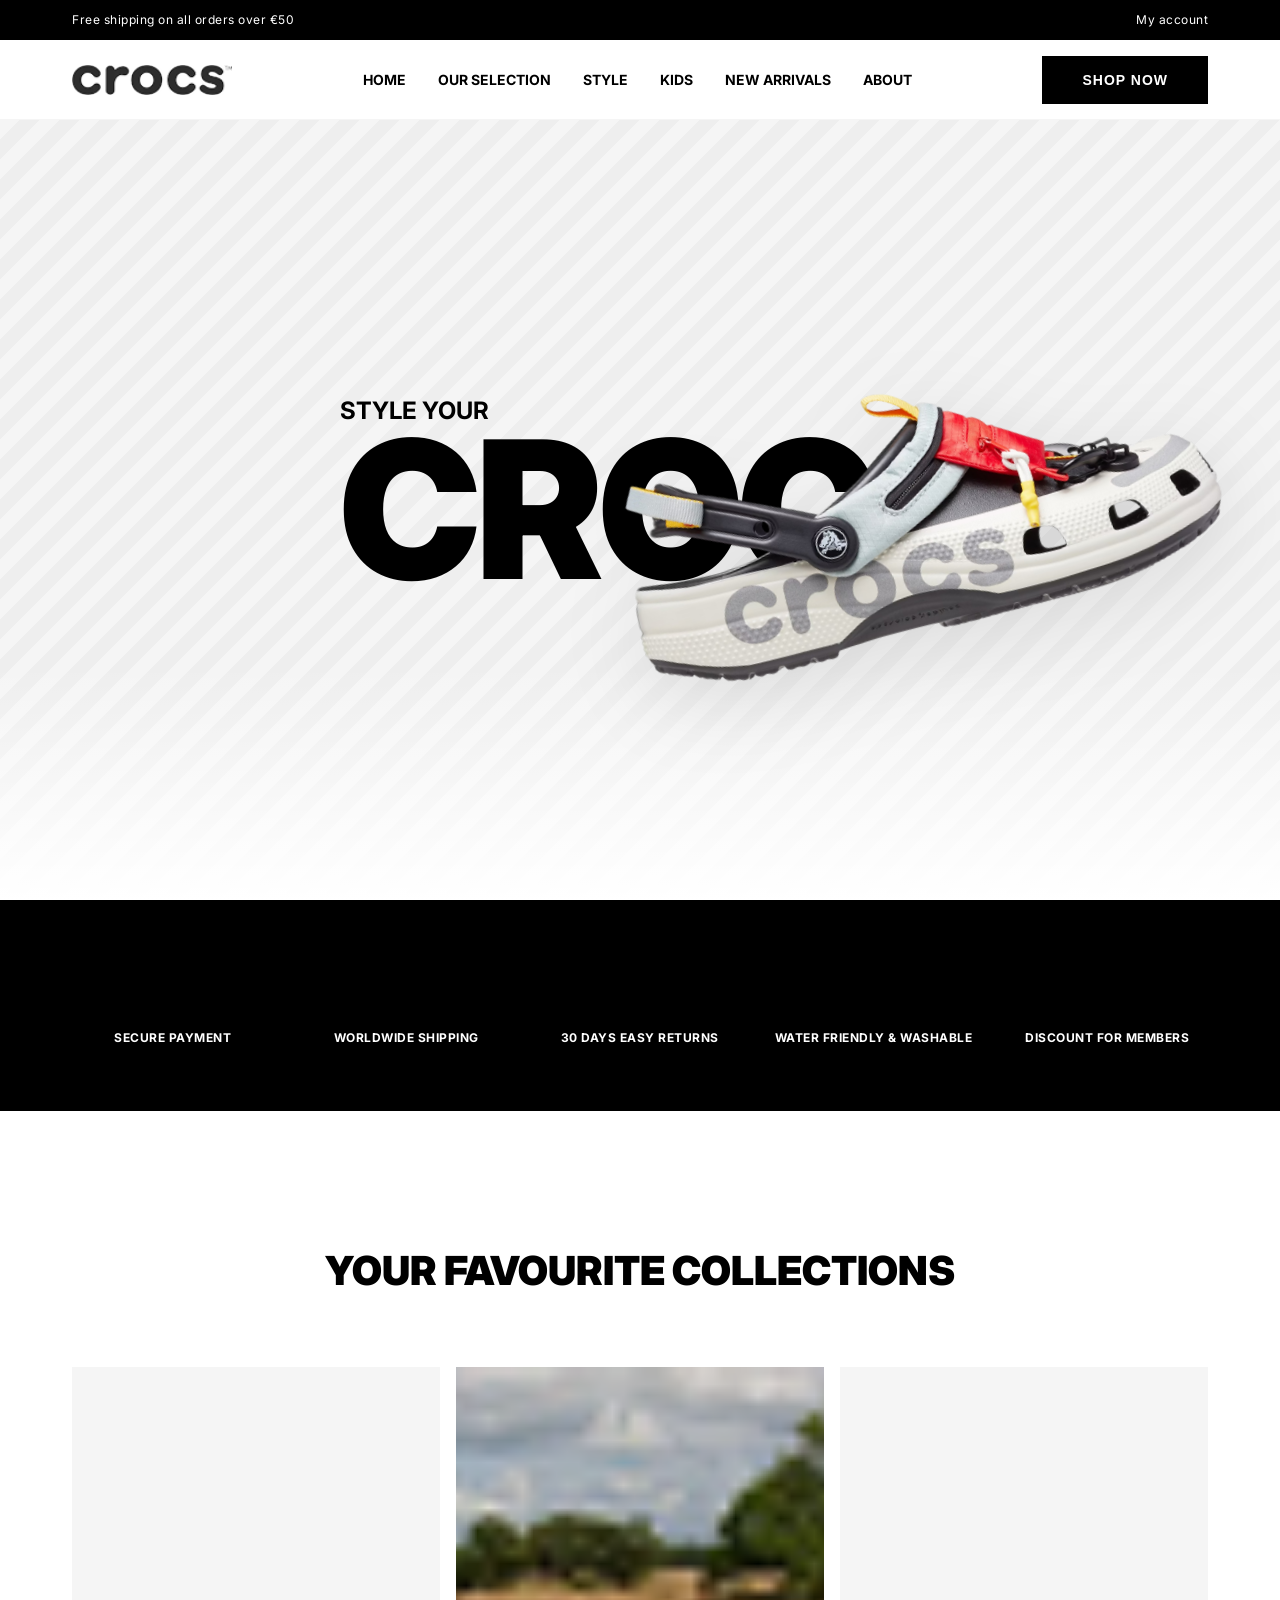
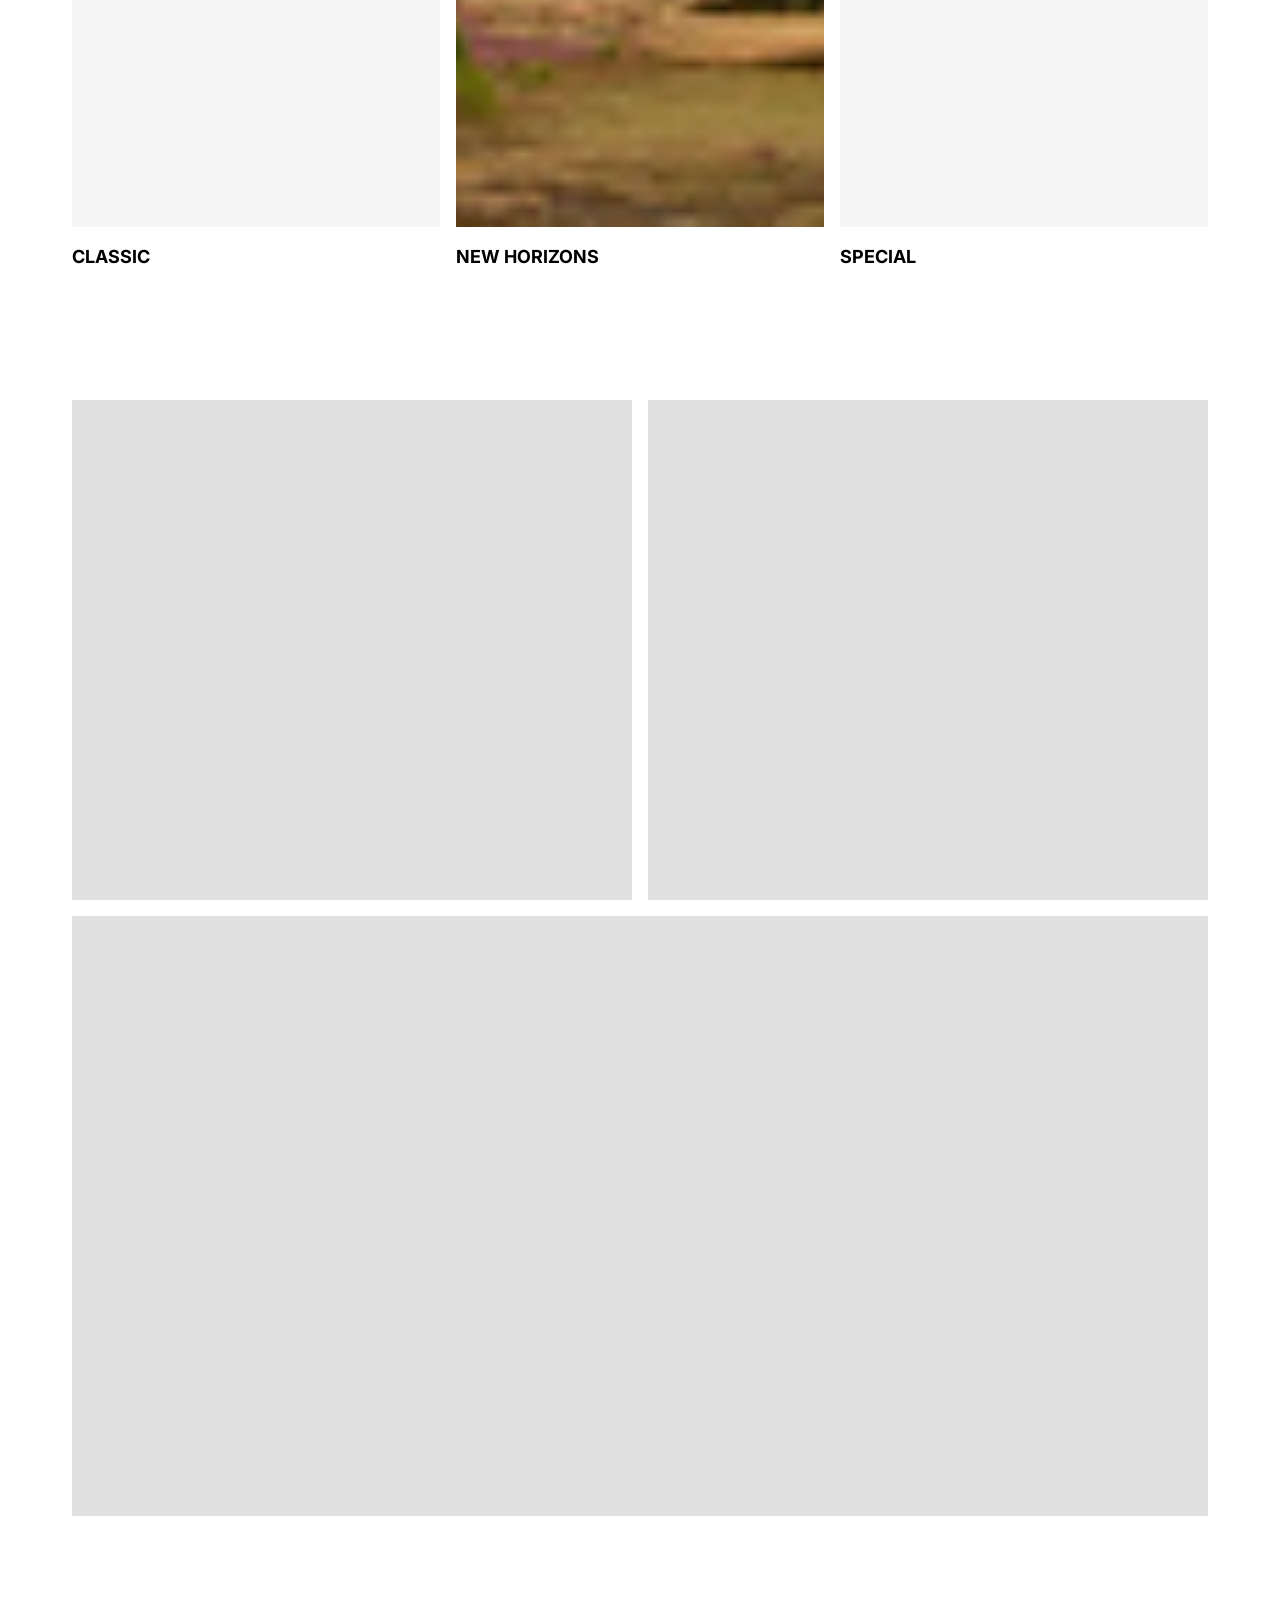
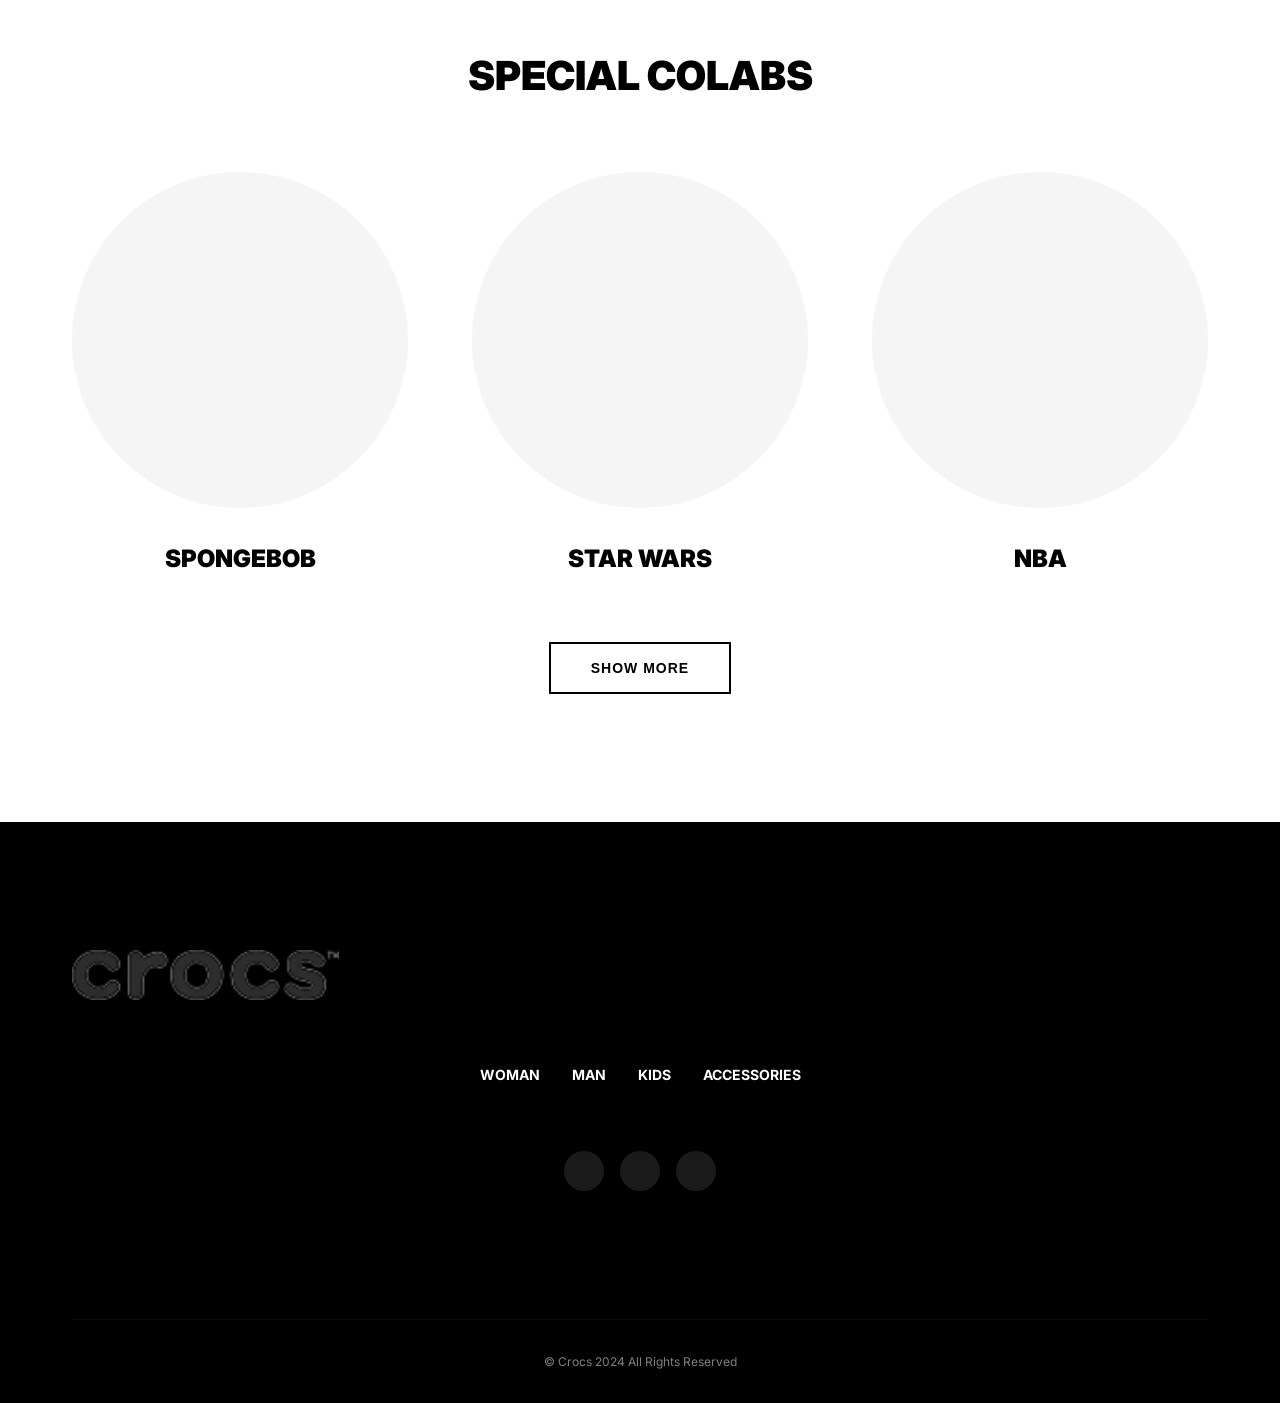
==== 20 - Web/05_Crocs/index.html @ c8947267 "feat(crocs): add initial landing structure" ====
<!DOCTYPE html>
<html lang="en">
<head>
    <meta charset="UTF-8">
    <meta name="viewport" content="width=device-width, initial-scale=1.0">
    <title>CROCS | Modern E-commerce Landing Page</title>
    <meta name="description" content="Discover the latest Crocs collections. Style your CROCS with our new arrivals and special collaborations.">
    <!-- Google Fonts: Inter -->
    <link rel="preconnect" href="https://fonts.googleapis.com">
    <link rel="preconnect" href="https://fonts.gstatic.com" crossorigin>
    <link href="https://fonts.googleapis.com/css2?family=Inter:wght@400;700;900&display=swap" rel="stylesheet">
    <link rel="stylesheet" href="style.css">
</head>
<body>

    <!-- 1. TOP BAR -->
    <div class="top-bar" id="top-bar">
        <div class="container">
            <div class="top-bar__left">Free shipping on all orders over €50</div>
            <div class="top-bar__right">
                <a href="#">My account</a>
            </div>
        </div>
    </div>

    <!-- 2. NAVBAR -->
    <nav class="navbar" id="main-nav">
        <div class="container">
            <div class="navbar__logo">
                <img src="assets/image 169.png" alt="CROCS" height="30">
            </div>
            <ul class="navbar__links">
                <li><a href="#home">Home</a></li>
                <li><a href="#selection">Our Selection</a></li>
                <li><a href="#style">Style</a></li>
                <li><a href="#kids">Kids</a></li>
                <li><a href="#new-arrivals">New Arrivals</a></li>
                <li><a href="#about">About</a></li>
            </ul>
            <div class="navbar__actions">
                <button class="btn btn--primary">Shop Now</button>
            </div>
        </div>
    </nav>

    <main>
        <!-- 3. HERO SECTION -->
        <section class="hero" id="home">
            <div class="hero__bg"></div>
            <div class="container">
                <div class="hero__content">
                    <span class="hero__small-text">Style your</span>
                    <h1 class="hero__huge-text">CROCS</h1>
                </div>
                <div class="hero__product-placeholder">
                    <img src="assets/image 170.png" alt="Crocs Product" class="hero__image">
                </div>
            </div>
        </section>

        <!-- 4. FEATURES STRIP -->
        <section class="features-strip">
            <div class="container">
                <div class="features-grid">
                    <div class="feature-item">
                        <div class="feature-item__icon">
                            <img src="assets/verified-check-svgrepo-com 1.png" alt="Secure">
                        </div>
                        <p>Secure Payment</p>
                    </div>
                    <div class="feature-item">
                        <div class="feature-item__icon">
                            <img src="assets/verified-check-svgrepo-com 1.png" alt="Shipping">
                        </div>
                        <p>Worldwide Shipping</p>
                    </div>
                    <div class="feature-item">
                        <div class="feature-item__icon">
                            <img src="assets/verified-check-svgrepo-com 1.png" alt="Returns">
                        </div>
                        <p>30 days easy Returns</p>
                    </div>
                    <div class="feature-item">
                        <div class="feature-item__icon">
                            <img src="assets/water-drop-svgrepo-com 1.png" alt="Water Friendly">
                        </div>
                        <p>Water Friendly & Washable</p>
                    </div>
                    <div class="feature-item">
                        <div class="feature-item__icon">
                            <img src="assets/receipt-disscount-svgrepo-com 1.png" alt="Discount">
                        </div>
                        <p>Discount for members</p>
                    </div>
                </div>
            </div>
        </section>

        <!-- 5. COLLECTIONS SECTION -->
        <section class="collections" id="selection">
            <div class="container">
                <h2 class="section-title">Your Favourite Collections</h2>
                <div class="collections-grid">
                    <div class="collection-card">
                        <div class="collection-card__image"></div>
                        <span class="collection-card__label">Classic</span>
                    </div>
                    <div class="collection-card">
                        <div class="collection-card__image">
                            <img src="assets/Rectangle 841.png" alt="New Horizons">
                        </div>
                        <span class="collection-card__label">New Horizons</span>
                    </div>
                    <div class="collection-card">
                        <div class="collection-card__image"></div>
                        <span class="collection-card__label">Special</span>
                    </div>
                </div>
            </div>
        </section>

        <!-- 6. PROMO GRID -->
        <section class="promo-grid">
            <div class="container">
                <div class="promo-grid__row">
                    <div class="promo-card">
                        <div class="promo-card__image"></div>
                        <button class="btn btn--overlay">COMPRAR</button>
                    </div>
                    <div class="promo-card">
                        <div class="promo-card__image"></div>
                        <button class="btn btn--overlay">COMPRAR</button>
                    </div>
                </div>
                <div class="promo-grid__row">
                    <div class="promo-card promo-card--full">
                        <div class="promo-card__image"></div>
                        <button class="btn btn--overlay">COMPRAR</button>
                    </div>
                </div>
            </div>
        </section>

        <!-- 7. SPECIAL COLLABS -->
        <section class="collabs" id="style">
            <div class="container">
                <h2 class="section-title">Special Colabs</h2>
                <div class="collabs-grid">
                    <div class="collab-item">
                        <div class="collab-item__image"></div>
                        <p class="collab-item__name">SpongeBob</p>
                    </div>
                    <div class="collab-item">
                        <div class="collab-item__image"></div>
                        <p class="collab-item__name">Star Wars</p>
                    </div>
                    <div class="collab-item">
                        <div class="collab-item__image"></div>
                        <p class="collab-item__name">NBA</p>
                    </div>
                </div>
                <div class="collabs__action">
                    <button class="btn btn--secondary">Show More</button>
                </div>
            </div>
        </section>
    </main>

    <!-- 8. FOOTER -->
    <footer class="footer">
        <div class="container">
            <div class="footer__logo">
                <img src="assets/image 169.png" alt="CROCS" height="50" class="footer__logo-img">
            </div>
            <nav class="footer__nav">
                <a href="#">Woman</a>
                <a href="#">Man</a>
                <a href="#">Kids</a>
                <a href="#">Accessories</a>
            </nav>
            <div class="footer__socials">
                <div class="social-icon"></div>
                <div class="social-icon"></div>
                <div class="social-icon"></div>
            </div>
            <div class="footer__bottom">
                <p>&copy; Crocs 2024 All Rights Reserved</p>
            </div>
        </div>
    </footer>

    <script src="main.js"></script>
</body>
</html>
---- 20 - Web/05_Crocs/style.css ----
/* --- Design System --- */
:root {
    --color-black: #000000;
    --color-white: #ffffff;
    --color-gray-light: #f5f5f5;
    --color-gray-medium: #e0e0e0;
    --color-accent: #111111;
    
    --font-main: 'Inter', sans-serif;
    
    --spacing-xs: 0.5rem;
    --spacing-sm: 1rem;
    --spacing-md: 2rem;
    --spacing-lg: 4rem;
    --spacing-xl: 8rem;
    
    --transition-base: all 0.3s cubic-bezier(0.4, 0, 0.2, 1);
    --transition-slow: all 0.6s cubic-bezier(0.4, 0, 0.2, 1);
    
    --container-width: 1200px;
    --header-height: 80px;
    --top-bar-height: 40px;
}

/* --- Reset & Base --- */
*, *::before, *::after {
    margin: 0;
    padding: 0;
    box-sizing: border-box;
}

html {
    scroll-behavior: smooth;
    font-size: 16px;
}

body {
    font-family: var(--font-main);
    background-color: var(--color-white);
    color: var(--color-black);
    line-height: 1.6;
    overflow-x: hidden;
}

.container {
    max-width: var(--container-width);
    margin: 0 auto;
    padding: 0 var(--spacing-md);
}

a {
    text-decoration: none;
    color: inherit;
    transition: var(--transition-base);
}

ul {
    list-style: none;
}

img {
    max-width: 100%;
    display: block;
}

/* --- Buttons --- */
.btn {
    display: inline-block;
    padding: 1rem 2.5rem;
    font-weight: 700;
    text-transform: uppercase;
    letter-spacing: 1px;
    cursor: pointer;
    border: none;
    transition: var(--transition-base);
    font-size: 0.875rem;
}

.btn--primary {
    background-color: var(--color-black);
    color: var(--color-white);
}

.btn--primary:hover {
    background-color: #333;
    transform: translateY(-2px);
}

.btn--secondary {
    background-color: transparent;
    border: 2px solid var(--color-black);
    color: var(--color-black);
}

.btn--secondary:hover {
    background-color: var(--color-black);
    color: var(--color-white);
}

.btn--overlay {
    background-color: var(--color-white);
    color: var(--color-black);
    padding: 0.75rem 2rem;
    position: absolute;
    bottom: 2rem;
    left: 50%;
    transform: translateX(-50%);
    opacity: 0;
    visibility: hidden;
}

/* --- 1. TOP BAR --- */
.top-bar {
    height: var(--top-bar-height);
    background-color: var(--color-black);
    color: var(--color-white);
    display: flex;
    align-items: center;
    font-size: 0.75rem;
    font-weight: 400;
    letter-spacing: 0.5px;
}

.top-bar .container {
    display: flex;
    justify-content: space-between;
    width: 100%;
}

.top-bar__right a:hover {
    opacity: 0.7;
}

/* --- 2. NAVBAR --- */
.navbar {
    height: var(--header-height);
    background-color: var(--color-white);
    display: flex;
    align-items: center;
    position: sticky;
    top: 0;
    z-index: 1000;
    border-bottom: 1px solid var(--color-gray-light);
    transition: var(--transition-base);
}

.navbar.is-scrolled {
    height: 70px;
    box-shadow: 0 10px 30px rgba(0,0,0,0.05);
}

.navbar .container {
    display: flex;
    justify-content: space-between;
    align-items: center;
    width: 100%;
}

.navbar__logo {
    font-size: 1.5rem;
    font-weight: 900;
    letter-spacing: -1px;
}

.navbar__links {
    display: flex;
    gap: var(--spacing-md);
}

.navbar__links a {
    font-size: 0.875rem;
    font-weight: 700;
    text-transform: uppercase;
}

.navbar__links a:hover {
    color: #666;
}

/* --- 3. HERO SECTION --- */
.hero {
    height: calc(100vh - var(--header-height) - var(--top-bar-height));
    min-height: 600px;
    position: relative;
    overflow: hidden;
    display: flex;
    align-items: center;
}

.hero__bg {
    position: absolute;
    top: 0;
    left: 0;
    width: 100%;
    height: 100%;
    background-color: var(--color-gray-light);
    background-image: linear-gradient(135deg, #f5f5f5 25%, #eeeeee 25%, #eeeeee 50%, #f5f5f5 50%, #f5f5f5 75%, #eeeeee 75%, #eeeeee 100%);
    background-size: 40px 40px;
    z-index: -1;
}

.hero::after {
    content: '';
    position: absolute;
    bottom: 0;
    left: 0;
    width: 100%;
    height: 30%;
    background: linear-gradient(to top, rgba(255,255,255,1), rgba(255,255,255,0));
    pointer-events: none;
}

.hero__content {
    max-width: 600px;
}

.hero__small-text {
    display: block;
    font-size: 1.5rem;
    font-weight: 700;
    text-transform: uppercase;
    margin-bottom: -0.5rem;
}

.hero__huge-text {
    font-size: clamp(5rem, 15vw, 12rem);
    font-weight: 900;
    line-height: 0.9;
    letter-spacing: -4px;
    margin-bottom: var(--spacing-md);
}

.hero__product-placeholder {
    position: absolute;
    right: 5%;
    top: 50%;
    transform: translateY(-50%);
    width: 600px;
    height: 600px;
    display: flex;
    align-items: center;
    justify-content: center;
    z-index: 1;
}

.hero__image {
    width: 100%;
    height: auto;
    object-fit: contain;
    transform: rotate(-15deg);
    filter: drop-shadow(0 20px 40px rgba(0,0,0,0.1));
    transition: var(--transition-slow);
}

.hero:hover .hero__image {
    transform: rotate(-10deg) scale(1.05);
}

/* --- 4. FEATURES STRIP --- */
.features-strip {
    background-color: var(--color-black);
    color: var(--color-white);
    padding: var(--spacing-lg) 0;
}

.features-grid {
    display: grid;
    grid-template-columns: repeat(5, 1fr);
    gap: var(--spacing-md);
    text-align: center;
}

.feature-item__icon {
    width: 48px;
    height: 48px;
    margin: 0 auto var(--spacing-sm);
    display: flex;
    align-items: center;
    justify-content: center;
}

.feature-item__icon img {
    width: 100%;
    height: 100%;
    object-fit: contain;
    filter: invert(1);
}

.feature-item p {
    font-size: 0.75rem;
    font-weight: 700;
    text-transform: uppercase;
    letter-spacing: 0.5px;
}

/* --- 5. COLLECTIONS SECTION --- */
.collections {
    padding: var(--spacing-xl) 0;
}

.section-title {
    font-size: 2.5rem;
    font-weight: 900;
    text-align: center;
    margin-bottom: var(--spacing-lg);
    text-transform: uppercase;
}

.collections-grid {
    display: grid;
    grid-template-columns: repeat(3, 1fr);
    gap: var(--spacing-sm);
}

.collection-card {
    position: relative;
    cursor: pointer;
    overflow: hidden;
}

.collection-card__image {
    aspect-ratio: 4 / 5;
    background-color: var(--color-gray-light);
    transition: var(--transition-slow);
    display: flex;
    align-items: center;
    justify-content: center;
    overflow: hidden;
}

.collection-card__image img {
    width: 100%;
    height: 100%;
    object-fit: cover;
}

.collection-card:hover .collection-card__image {
    transform: scale(1.05);
}

.collection-card__label {
    display: block;
    margin-top: var(--spacing-sm);
    font-weight: 700;
    text-transform: uppercase;
    font-size: 1.125rem;
}

/* --- 6. PROMO GRID --- */
.promo-grid {
    padding-bottom: var(--spacing-xl);
}

.promo-grid__row {
    display: grid;
    grid-template-columns: repeat(2, 1fr);
    gap: var(--spacing-sm);
    margin-bottom: var(--spacing-sm);
}

.promo-grid__row:last-child {
    grid-template-columns: 1fr;
    margin-bottom: 0;
}

.promo-card {
    position: relative;
    overflow: hidden;
}

.promo-card__image {
    width: 100%;
    height: 500px;
    background-color: var(--color-gray-medium);
    transition: var(--transition-slow);
}

.promo-card--full .promo-card__image {
    height: 600px;
}

.promo-card:hover .promo-card__image {
    transform: scale(1.02);
}

.promo-card:hover .btn--overlay {
    opacity: 1;
    visibility: visible;
    bottom: 3rem;
}

/* --- 7. SPECIAL COLLABS --- */
.collabs {
    padding-bottom: var(--spacing-xl);
}

.collabs-grid {
    display: grid;
    grid-template-columns: repeat(3, 1fr);
    gap: var(--spacing-lg);
    margin-bottom: var(--spacing-lg);
}

.collab-item {
    text-align: center;
}

.collab-item__image {
    aspect-ratio: 1;
    background-color: var(--color-gray-light);
    border-radius: 50%;
    margin-bottom: var(--spacing-md);
    transition: var(--transition-base);
}

.collab-item:hover .collab-item__image {
    transform: translateY(-10px);
    box-shadow: 0 20px 40px rgba(0,0,0,0.1);
}

.collab-item__name {
    font-weight: 900;
    font-size: 1.5rem;
    text-transform: uppercase;
}

.collabs__action {
    text-align: center;
}

/* --- 8. FOOTER --- */
.footer {
    background-color: var(--color-black);
    color: var(--color-white);
    padding: var(--spacing-xl) 0 var(--spacing-md);
    text-align: center;
}

.footer__logo {
    font-size: 3rem;
    font-weight: 900;
    margin-bottom: var(--spacing-lg);
}

.footer__nav {
    display: flex;
    justify-content: center;
    gap: var(--spacing-md);
    margin-bottom: var(--spacing-lg);
}

.footer__nav a {
    text-transform: uppercase;
    font-weight: 700;
    font-size: 0.875rem;
}

.footer__nav a:hover {
    opacity: 0.6;
}

.footer__socials {
    display: flex;
    justify-content: center;
    gap: var(--spacing-sm);
    margin-bottom: var(--spacing-xl);
}

.social-icon {
    width: 40px;
    height: 40px;
    background-color: rgba(255,255,255,0.1);
    border-radius: 50%;
    cursor: pointer;
    transition: var(--transition-base);
}

.social-icon:hover {
    background-color: rgba(255,255,255,0.3);
}

.footer__bottom {
    border-top: 1px solid rgba(255,255,255,0.1);
    padding-top: var(--spacing-md);
    font-size: 0.75rem;
    opacity: 0.5;
}

/* --- Responsive --- */
@media (max-width: 1024px) {
    .navbar__links {
        display: none;
    }
    
    .hero__huge-text {
        font-size: 8rem;
    }
    
    .hero__product-placeholder {
        width: 350px;
        height: 350px;
    }
}

@media (max-width: 768px) {
    .features-grid {
        grid-template-columns: 1fr;
        gap: var(--spacing-sm);
    }
    
    .collections-grid {
        grid-template-columns: 1fr;
    }
    
    .promo-grid__row {
        grid-template-columns: 1fr;
    }
    
    .collabs-grid {
        grid-template-columns: 1fr;
    }
    
    .hero__content {
        text-align: center;
        width: 100%;
    }
    
    .hero__product-placeholder {
        display: none;
    }
    
    .hero__huge-text {
        font-size: 5rem;
    }
    
    .footer__nav {
        flex-direction: column;
        gap: var(--spacing-sm);
    }
}
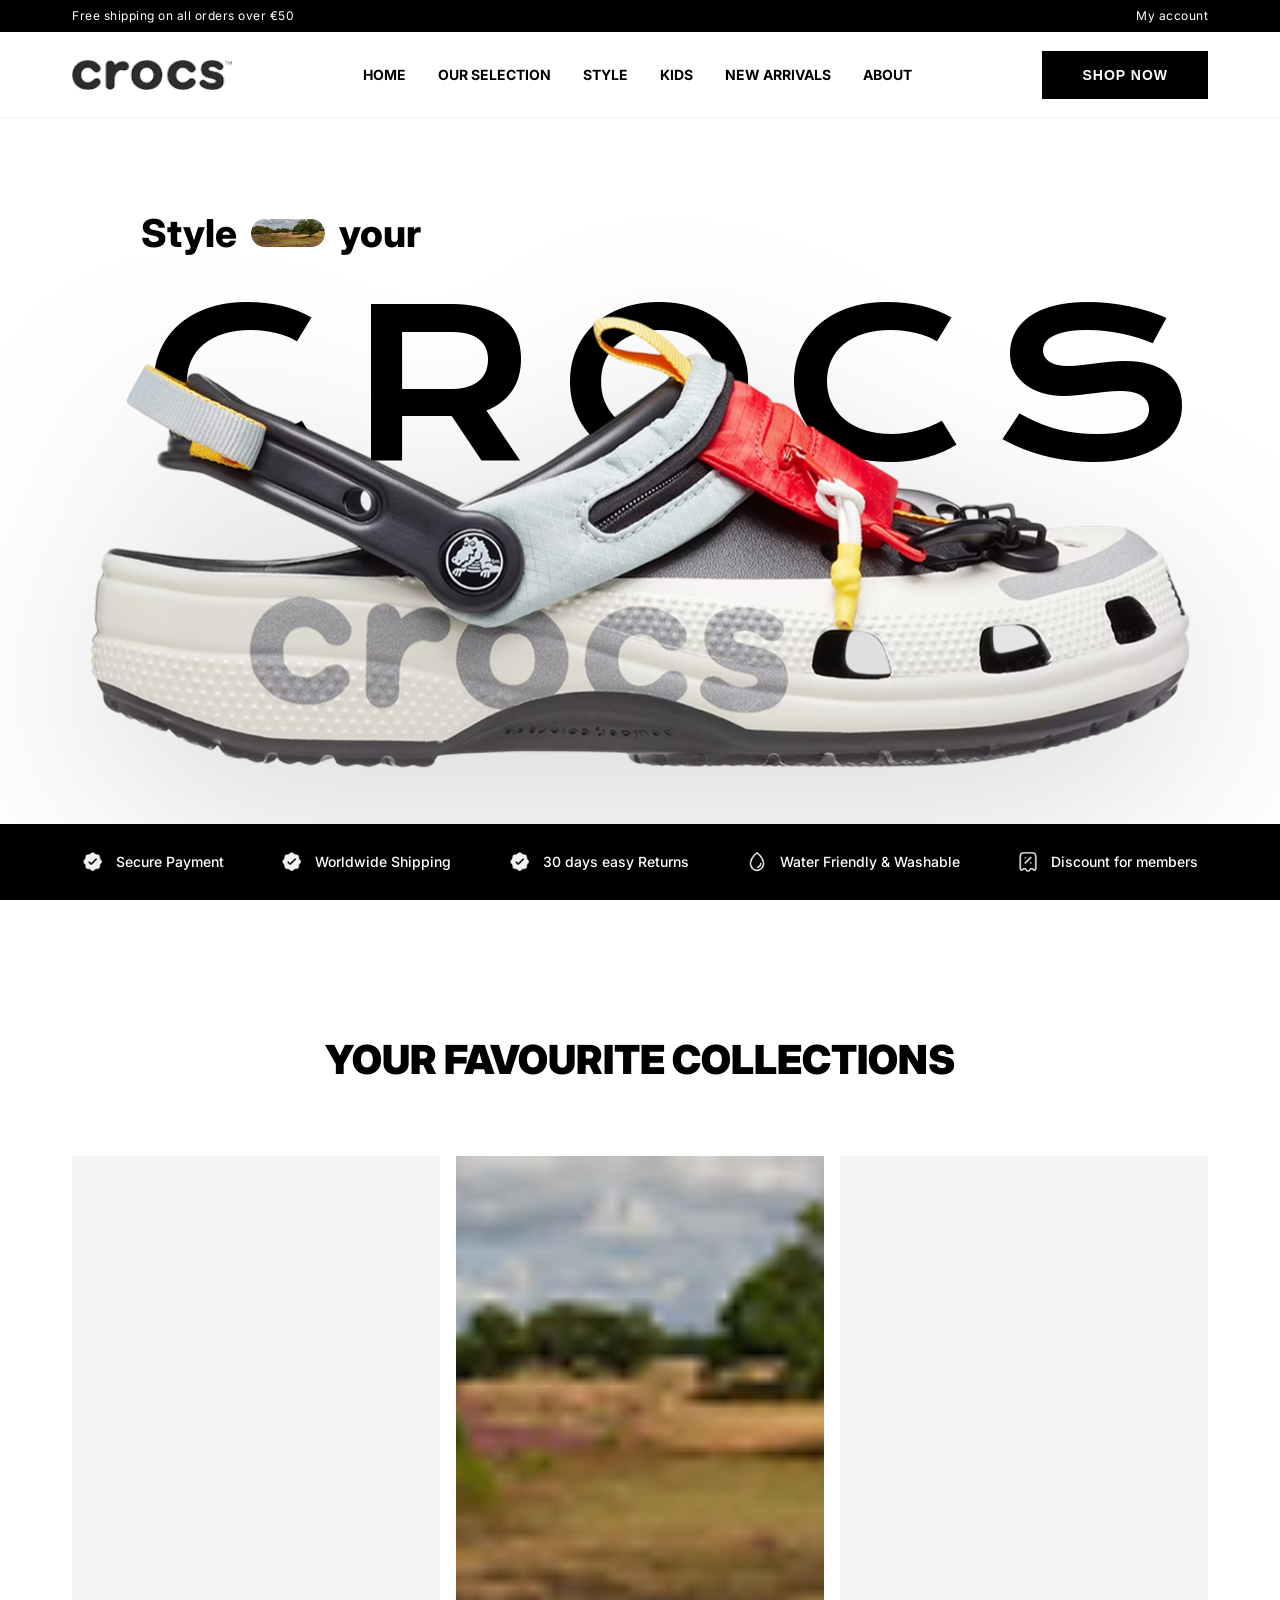
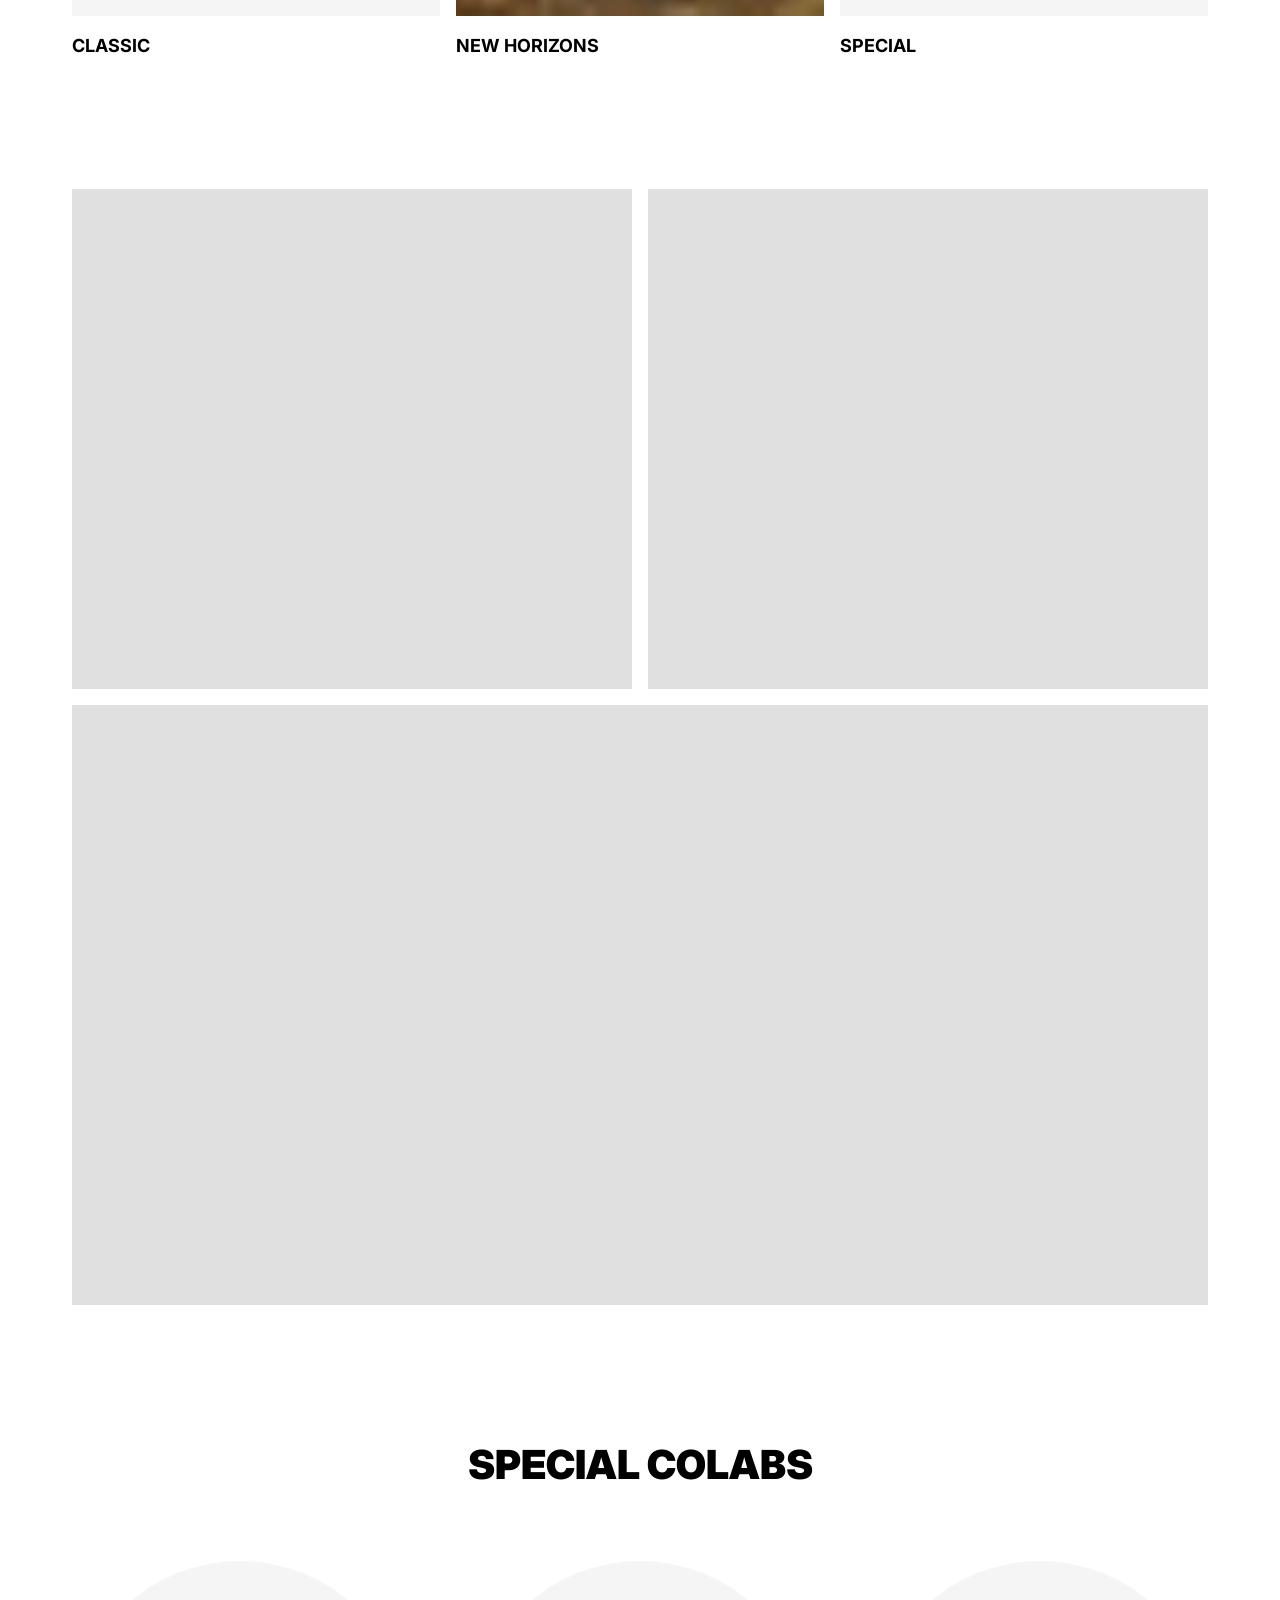
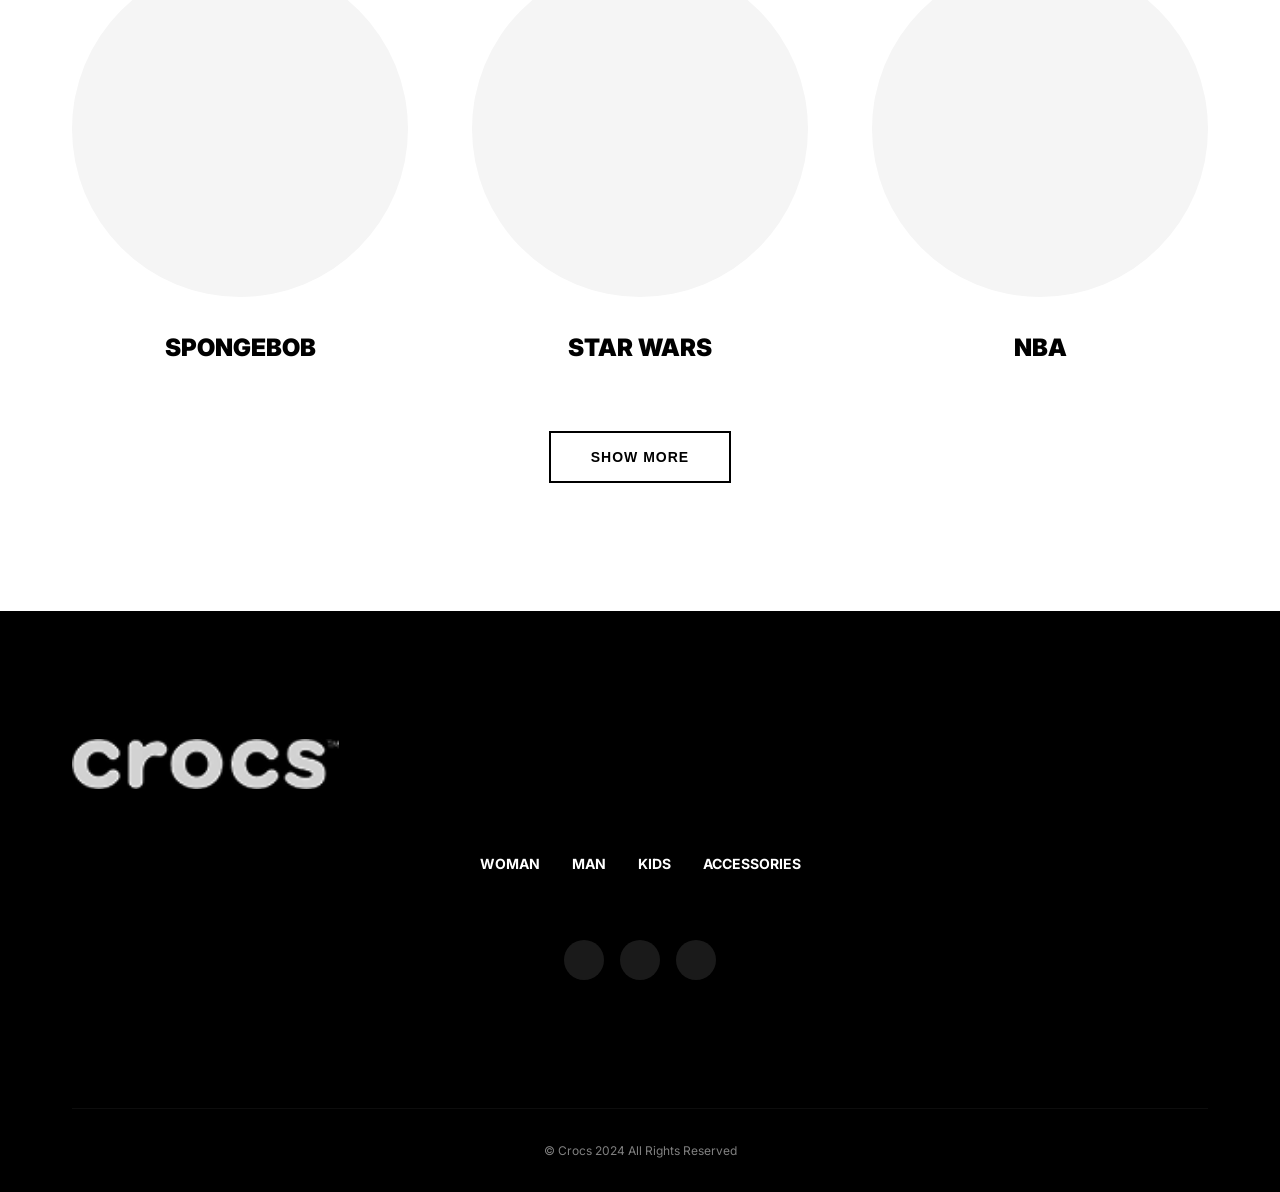
==== commit 19c20650: "feat(hero-05): crocs landing hero implementation" ====
--- a/20 - Web/05_Crocs/index.html
+++ b/20 - Web/05_Crocs/index.html
@@ -5,10 +5,9 @@
     <meta name="viewport" content="width=device-width, initial-scale=1.0">
     <title>CROCS | Modern E-commerce Landing Page</title>
     <meta name="description" content="Discover the latest Crocs collections. Style your CROCS with our new arrivals and special collaborations.">
-    <!-- Google Fonts: Inter -->
     <link rel="preconnect" href="https://fonts.googleapis.com">
     <link rel="preconnect" href="https://fonts.gstatic.com" crossorigin>
-    <link href="https://fonts.googleapis.com/css2?family=Inter:wght@400;700;900&display=swap" rel="stylesheet">
+    <link href="https://fonts.googleapis.com/css2?family=Inter:wght@400;700;900&family=Krona+One&display=swap" rel="stylesheet">
     <link rel="stylesheet" href="style.css">
 </head>
 <body>
@@ -46,51 +45,42 @@
     <main>
         <!-- 3. HERO SECTION -->
         <section class="hero" id="home">
-            <div class="hero__bg"></div>
-            <div class="container">
-                <div class="hero__content">
-                    <span class="hero__small-text">Style your</span>
-                    <h1 class="hero__huge-text">CROCS</h1>
+            <div class="hero-content">
+                <div class="hero-kicker">
+                    <span>Style</span>
+                    <span class="kicker-pill">
+                        <img src="assets/Rectangle 841.png" alt="mini crop" style="width: 100%; height: 100%; object-fit: cover;">
+                    </span>
+                    <span>your</span>
                 </div>
-                <div class="hero__product-placeholder">
-                    <img src="assets/image 170.png" alt="Crocs Product" class="hero__image">
-                </div>
+                <h1 class="hero-title">CROCS</h1>
             </div>
+            <img class="hero-shoe" src="assets/image 170.png" alt="Crocs shoe">
         </section>
 
         <!-- 4. FEATURES STRIP -->
         <section class="features-strip">
-            <div class="container">
+            <div class="features-inner">
                 <div class="features-grid">
                     <div class="feature-item">
-                        <div class="feature-item__icon">
-                            <img src="assets/verified-check-svgrepo-com 1.png" alt="Secure">
-                        </div>
-                        <p>Secure Payment</p>
+                        <img src="assets/verified-check-svgrepo-com 1.png" alt="" class="feature-icon">
+                        <span>Secure Payment</span>
                     </div>
                     <div class="feature-item">
-                        <div class="feature-item__icon">
-                            <img src="assets/verified-check-svgrepo-com 1.png" alt="Shipping">
-                        </div>
-                        <p>Worldwide Shipping</p>
+                        <img src="assets/verified-check-svgrepo-com 1.png" alt="" class="feature-icon">
+                        <span>Worldwide Shipping</span>
                     </div>
                     <div class="feature-item">
-                        <div class="feature-item__icon">
-                            <img src="assets/verified-check-svgrepo-com 1.png" alt="Returns">
-                        </div>
-                        <p>30 days easy Returns</p>
+                        <img src="assets/verified-check-svgrepo-com 1.png" alt="" class="feature-icon">
+                        <span>30 days easy Returns</span>
                     </div>
                     <div class="feature-item">
-                        <div class="feature-item__icon">
-                            <img src="assets/water-drop-svgrepo-com 1.png" alt="Water Friendly">
-                        </div>
-                        <p>Water Friendly & Washable</p>
+                        <img src="assets/water-drop-svgrepo-com 1.png" alt="" class="feature-icon">
+                        <span>Water Friendly & Washable</span>
                     </div>
                     <div class="feature-item">
-                        <div class="feature-item__icon">
-                            <img src="assets/receipt-disscount-svgrepo-com 1.png" alt="Discount">
-                        </div>
-                        <p>Discount for members</p>
+                        <img src="assets/receipt-disscount-svgrepo-com 1.png" alt="" class="feature-icon">
+                        <span>Discount for members</span>
                     </div>
                 </div>
             </div>
--- a/20 - Web/05_Crocs/style.css
+++ b/20 - Web/05_Crocs/style.css
@@ -111,7 +111,7 @@
 
 /* --- 1. TOP BAR --- */
 .top-bar {
-    height: var(--top-bar-height);
+    height: 32px;
     background-color: var(--color-black);
     color: var(--color-white);
     display: flex;
@@ -133,7 +133,7 @@
 
 /* --- 2. NAVBAR --- */
 .navbar {
-    height: var(--header-height);
+    height: 86px;
     background-color: var(--color-white);
     display: flex;
     align-items: center;
@@ -179,118 +179,112 @@
 
 /* --- 3. HERO SECTION --- */
 .hero {
-    height: calc(100vh - var(--header-height) - var(--top-bar-height));
-    min-height: 600px;
+    height: calc(100vh - 32px - 86px - 76px);
+    min-height: 520px;
     position: relative;
     overflow: hidden;
-    display: flex;
-    align-items: center;
-}
-
-.hero__bg {
+    background: #fff;
+    display: flex;
+    align-items: center;
+}
+
+.hero-content {
     position: absolute;
-    top: 0;
-    left: 0;
-    width: 100%;
-    height: 100%;
-    background-color: var(--color-gray-light);
-    background-image: linear-gradient(135deg, #f5f5f5 25%, #eeeeee 25%, #eeeeee 50%, #f5f5f5 50%, #f5f5f5 75%, #eeeeee 75%, #eeeeee 100%);
-    background-size: 40px 40px;
-    z-index: -1;
-}
-
-.hero::after {
-    content: '';
+    left: clamp(80px, 11vw, 180px);
+    top: 12%;
+    z-index: 1;
+}
+
+.hero-kicker {
+    display: flex;
+    align-items: center;
+    gap: 14px;
+    font-size: clamp(28px, 3vw, 42px);
+    font-weight: 800;
+    color: #000;
+    margin-bottom: 34px;
+}
+
+.kicker-pill {
+    width: 74px;
+    height: 28px;
+    border-radius: 999px;
+    background: #d9d9d9;
+    overflow: hidden;
+}
+
+.hero-title {
+    font-family: 'Krona One', sans-serif;
+    font-size: clamp(110px, 16vw, 275px);
+    font-weight: 400;
+    line-height: 0.85;
+    letter-spacing: 0.10em;
+    color: #000;
+    margin: 0;
+    position: relative;
+    z-index: 1;
+    text-transform: uppercase;
+}
+
+.hero-shoe {
     position: absolute;
-    bottom: 0;
-    left: 0;
-    width: 100%;
-    height: 30%;
-    background: linear-gradient(to top, rgba(255,255,255,1), rgba(255,255,255,0));
+    z-index: 3;
+    left: 7%;
+    right: auto;
+    bottom: 8%;
+    width: clamp(900px, 86vw, 1450px);
+    max-width: none;
     pointer-events: none;
-}
-
-.hero__content {
-    max-width: 600px;
-}
-
-.hero__small-text {
-    display: block;
-    font-size: 1.5rem;
-    font-weight: 700;
-    text-transform: uppercase;
-    margin-bottom: -0.5rem;
-}
-
-.hero__huge-text {
-    font-size: clamp(5rem, 15vw, 12rem);
-    font-weight: 900;
-    line-height: 0.9;
-    letter-spacing: -4px;
-    margin-bottom: var(--spacing-md);
-}
-
-.hero__product-placeholder {
-    position: absolute;
-    right: 5%;
-    top: 50%;
-    transform: translateY(-50%);
-    width: 600px;
-    height: 600px;
-    display: flex;
-    align-items: center;
-    justify-content: center;
-    z-index: 1;
-}
-
-.hero__image {
-    width: 100%;
-    height: auto;
-    object-fit: contain;
-    transform: rotate(-15deg);
-    filter: drop-shadow(0 20px 40px rgba(0,0,0,0.1));
-    transition: var(--transition-slow);
-}
-
-.hero:hover .hero__image {
-    transform: rotate(-10deg) scale(1.05);
+    filter: drop-shadow(0 50px 100px rgba(0,0,0,0.15));
+    transition: transform 0.6s cubic-bezier(0.4, 0, 0.2, 1);
+}
+
+.hero:hover .hero-shoe {
+    transform: scale(1.02) rotate(-2deg);
 }
 
 /* --- 4. FEATURES STRIP --- */
 .features-strip {
+    height: 76px;
     background-color: var(--color-black);
     color: var(--color-white);
-    padding: var(--spacing-lg) 0;
+    display: flex;
+    align-items: center;
+}
+
+.features-inner {
+    max-width: 1180px;
+    margin: 0 auto;
+    padding: 0 32px;
+    width: 100%;
+    display: flex;
+    justify-content: space-between;
+    align-items: center;
 }
 
 .features-grid {
-    display: grid;
-    grid-template-columns: repeat(5, 1fr);
-    gap: var(--spacing-md);
-    text-align: center;
-}
-
-.feature-item__icon {
-    width: 48px;
-    height: 48px;
-    margin: 0 auto var(--spacing-sm);
-    display: flex;
-    align-items: center;
-    justify-content: center;
-}
-
-.feature-item__icon img {
+    display: flex;
+    justify-content: space-between;
+    align-items: center;
     width: 100%;
-    height: 100%;
+}
+
+.feature-item {
+    display: flex;
+    align-items: center;
+    gap: 12px;
+    color: #fff;
+    font-size: 14px;
+    font-weight: 500;
+    white-space: nowrap;
+}
+
+.feature-icon {
+    width: 22px;
+    height: 22px;
     object-fit: contain;
-    filter: invert(1);
-}
-
-.feature-item p {
-    font-size: 0.75rem;
-    font-weight: 700;
-    text-transform: uppercase;
-    letter-spacing: 0.5px;
+    filter: brightness(0) invert(1);
+    opacity: 0.95;
 }
 
 /* --- 5. COLLECTIONS SECTION --- */
@@ -440,6 +434,10 @@
     font-size: 3rem;
     font-weight: 900;
     margin-bottom: var(--spacing-lg);
+}
+
+.footer__logo-img {
+    filter: invert(1);
 }
 
 .footer__nav {
@@ -492,20 +490,34 @@
         display: none;
     }
     
-    .hero__huge-text {
-        font-size: 8rem;
-    }
-    
-    .hero__product-placeholder {
-        width: 350px;
-        height: 350px;
+    .hero-content {
+        position: relative;
+        left: 0;
+        top: 0;
+        padding: var(--spacing-md);
+        text-align: center;
+    }
+    
+    .hero-title {
+        font-size: clamp(4rem, 15vw, 8rem);
+        letter-spacing: 0.05em;
+    }
+    
+    .hero-shoe {
+        position: relative;
+        left: 0;
+        bottom: 0;
+        width: 100%;
+        margin-top: var(--spacing-md);
+        transform: rotate(0);
     }
 }
 
 @media (max-width: 768px) {
     .features-grid {
-        grid-template-columns: 1fr;
-        gap: var(--spacing-sm);
+        flex-wrap: wrap;
+        justify-content: center;
+        gap: var(--spacing-md);
     }
     
     .collections-grid {
@@ -520,17 +532,19 @@
         grid-template-columns: 1fr;
     }
     
-    .hero__content {
+    .hero-content {
         text-align: center;
         width: 100%;
     }
     
-    .hero__product-placeholder {
-        display: none;
-    }
-    
-    .hero__huge-text {
-        font-size: 5rem;
+    .hero-shoe {
+        display: block;
+        width: 120%;
+        left: -10%;
+    }
+    
+    .hero-title {
+        font-size: 4rem;
     }
     
     .footer__nav {
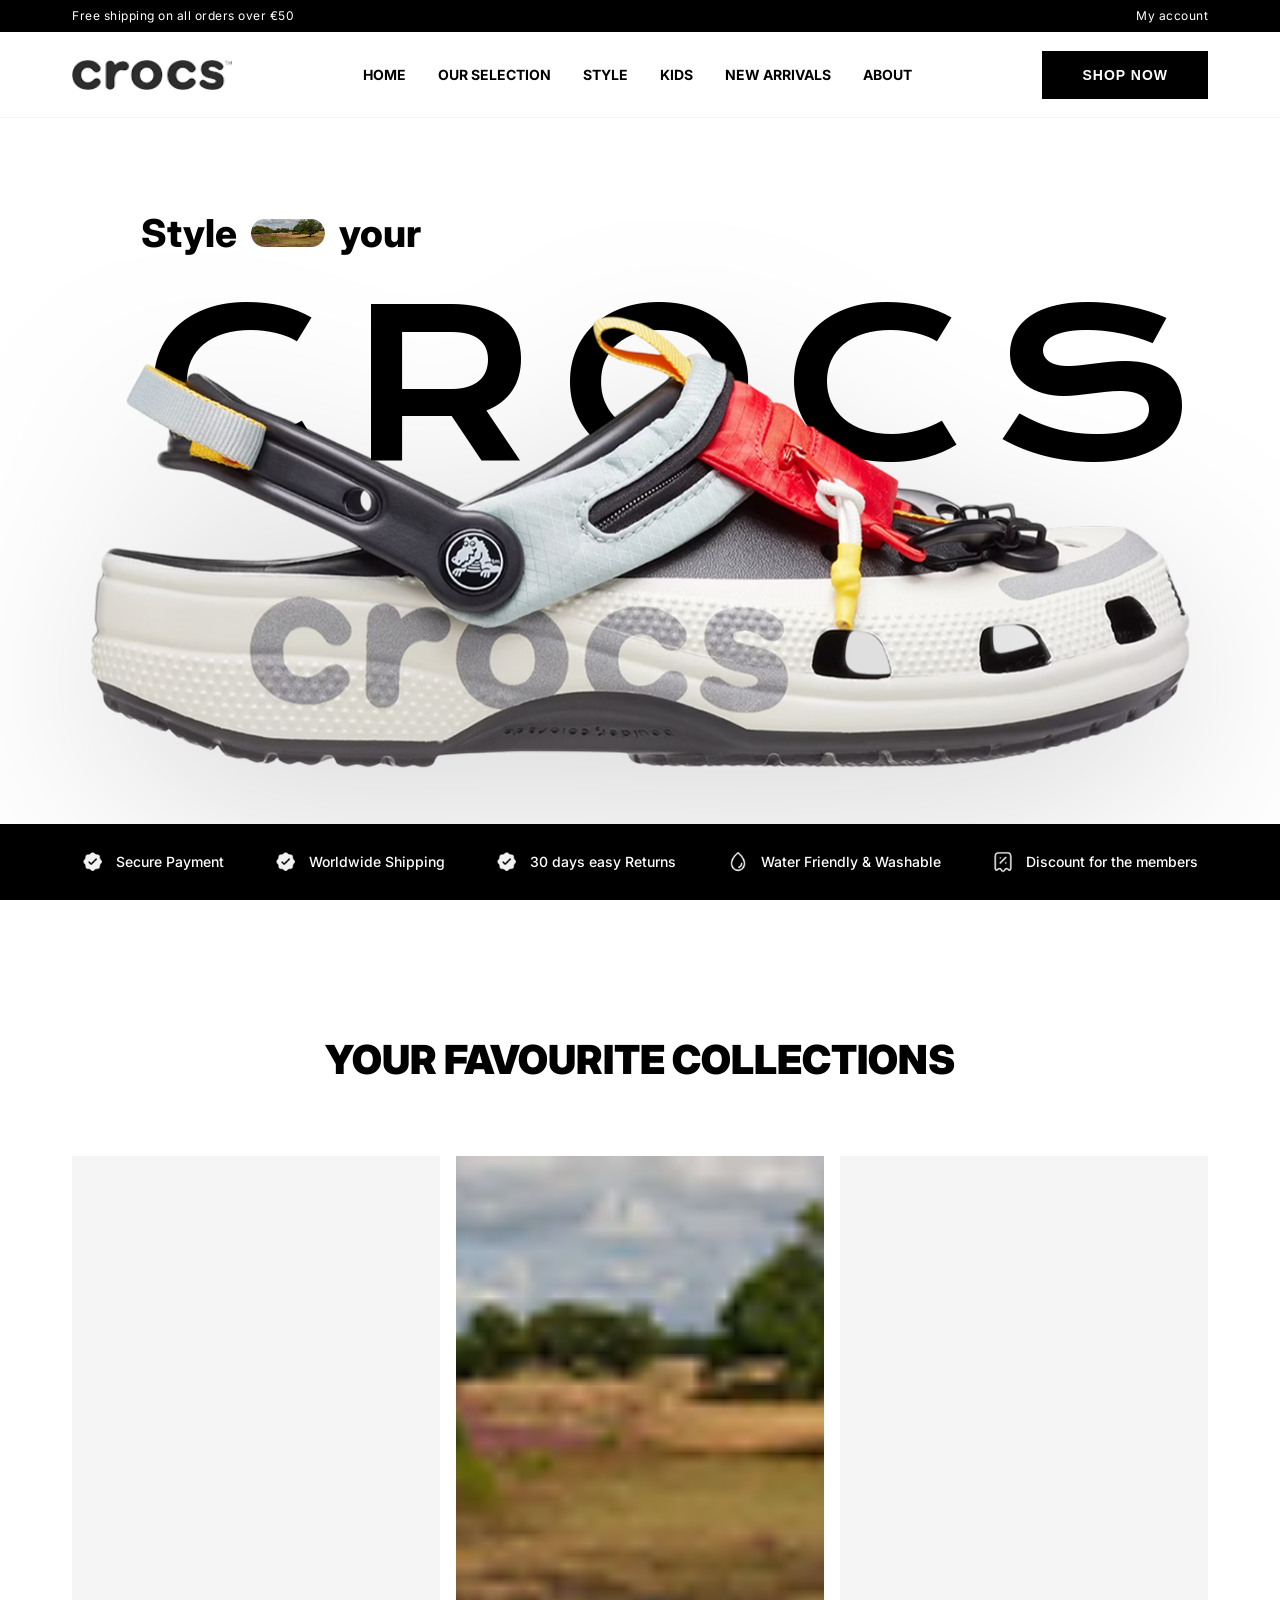
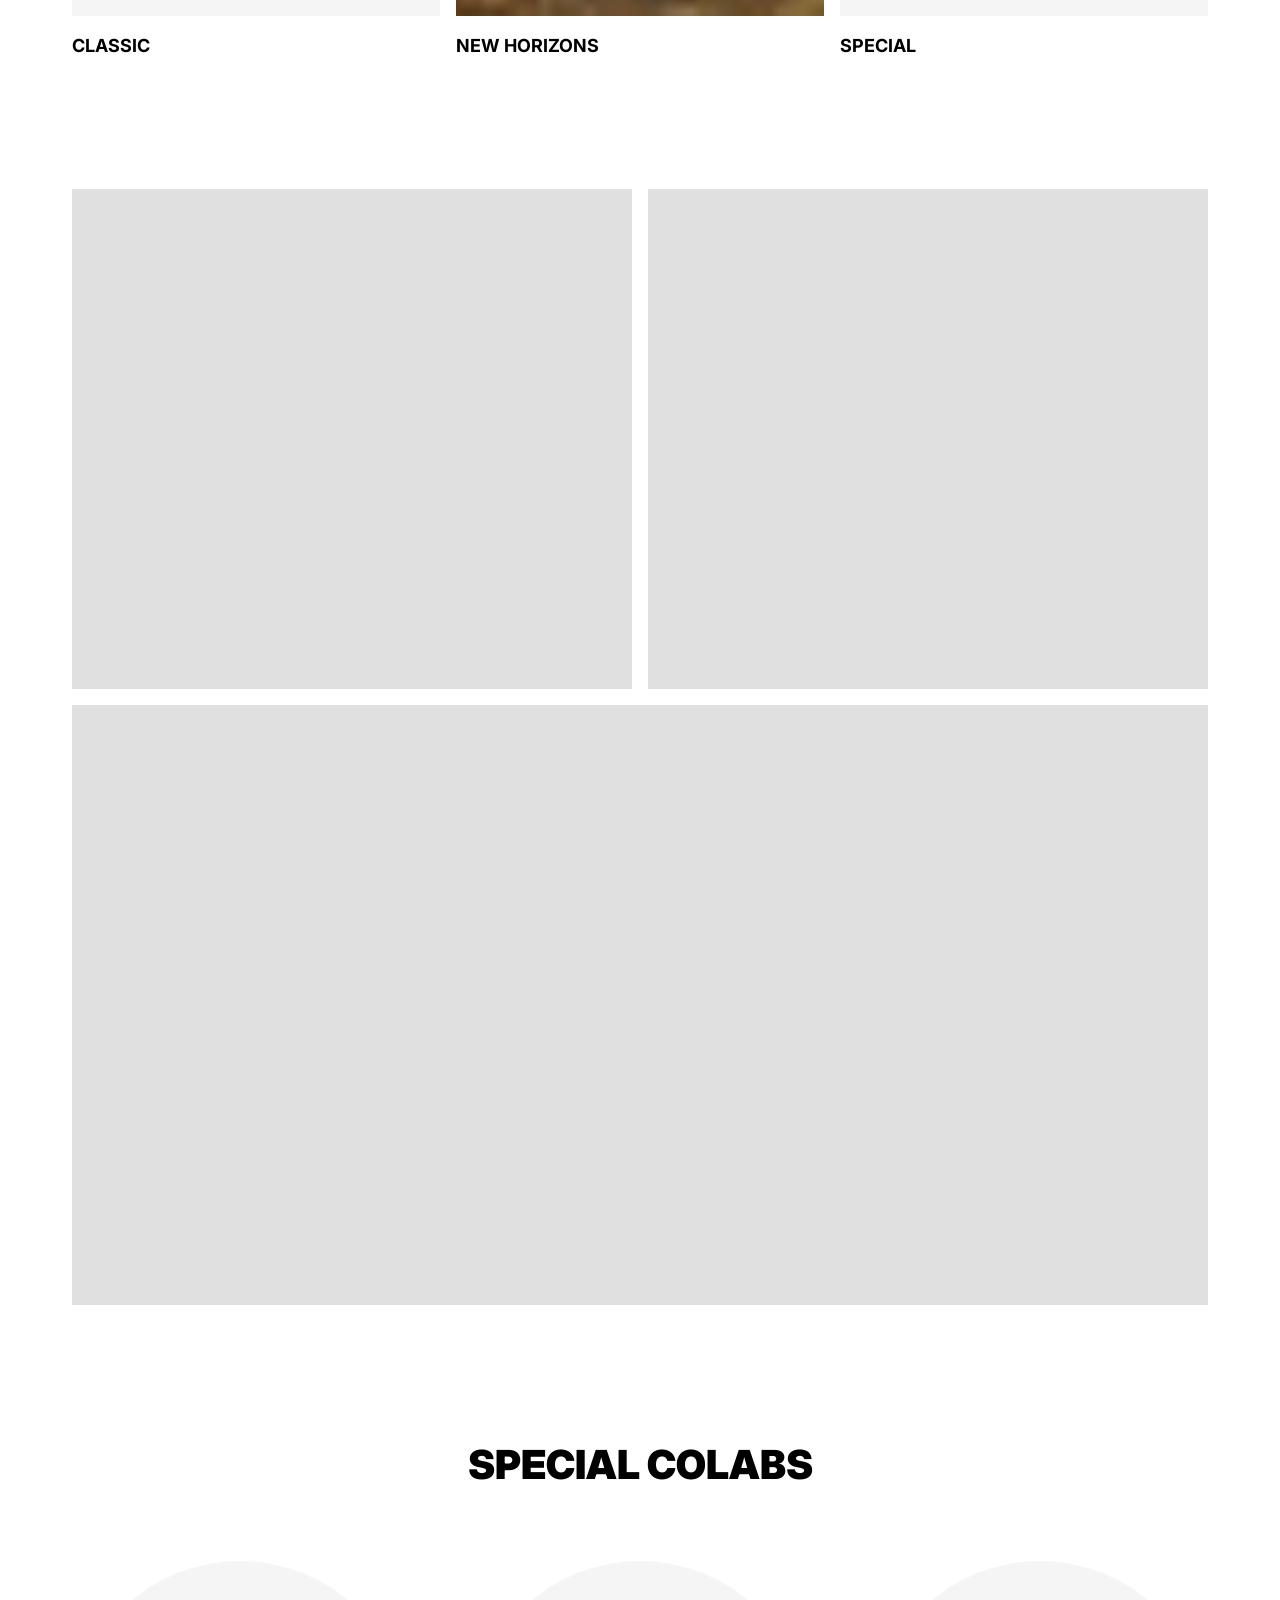
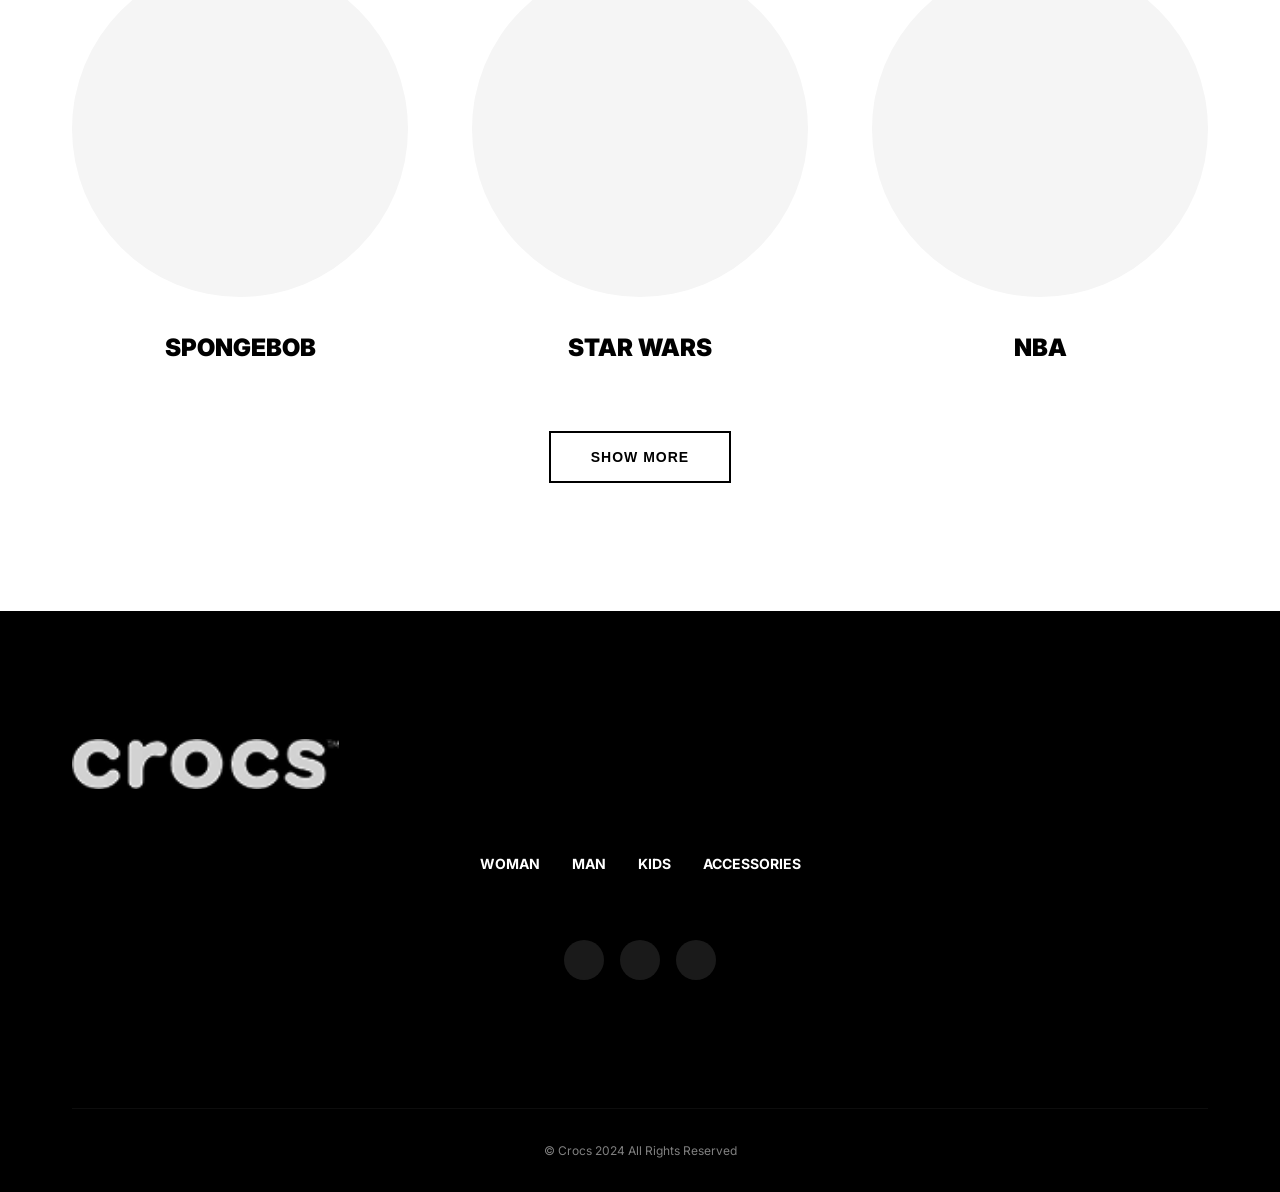
==== commit a4100cdb: "feat(hero-05): crocs landing hero implementation" ====
--- a/20 - Web/05_Crocs/index.html
+++ b/20 - Web/05_Crocs/index.html
@@ -1,15 +1,19 @@
 <!DOCTYPE html>
 <html lang="en">
+
 <head>
     <meta charset="UTF-8">
     <meta name="viewport" content="width=device-width, initial-scale=1.0">
     <title>CROCS | Modern E-commerce Landing Page</title>
-    <meta name="description" content="Discover the latest Crocs collections. Style your CROCS with our new arrivals and special collaborations.">
+    <meta name="description"
+        content="Discover the latest Crocs collections. Style your CROCS with our new arrivals and special collaborations.">
     <link rel="preconnect" href="https://fonts.googleapis.com">
     <link rel="preconnect" href="https://fonts.gstatic.com" crossorigin>
-    <link href="https://fonts.googleapis.com/css2?family=Inter:wght@400;700;900&family=Krona+One&display=swap" rel="stylesheet">
+    <link href="https://fonts.googleapis.com/css2?family=Inter:wght@400;700;900&family=Krona+One&display=swap"
+        rel="stylesheet">
     <link rel="stylesheet" href="style.css">
 </head>
+
 <body>
 
     <!-- 1. TOP BAR -->
@@ -49,7 +53,8 @@
                 <div class="hero-kicker">
                     <span>Style</span>
                     <span class="kicker-pill">
-                        <img src="assets/Rectangle 841.png" alt="mini crop" style="width: 100%; height: 100%; object-fit: cover;">
+                        <img src="assets/Rectangle 841.png" alt="mini crop"
+                            style="width: 100%; height: 100%; object-fit: cover;">
                     </span>
                     <span>your</span>
                 </div>
@@ -80,7 +85,7 @@
                     </div>
                     <div class="feature-item">
                         <img src="assets/receipt-disscount-svgrepo-com 1.png" alt="" class="feature-icon">
-                        <span>Discount for members</span>
+                        <span>Discount for the members</span>
                     </div>
                 </div>
             </div>
@@ -181,4 +186,5 @@
 
     <script src="main.js"></script>
 </body>
-</html>
+
+</html>
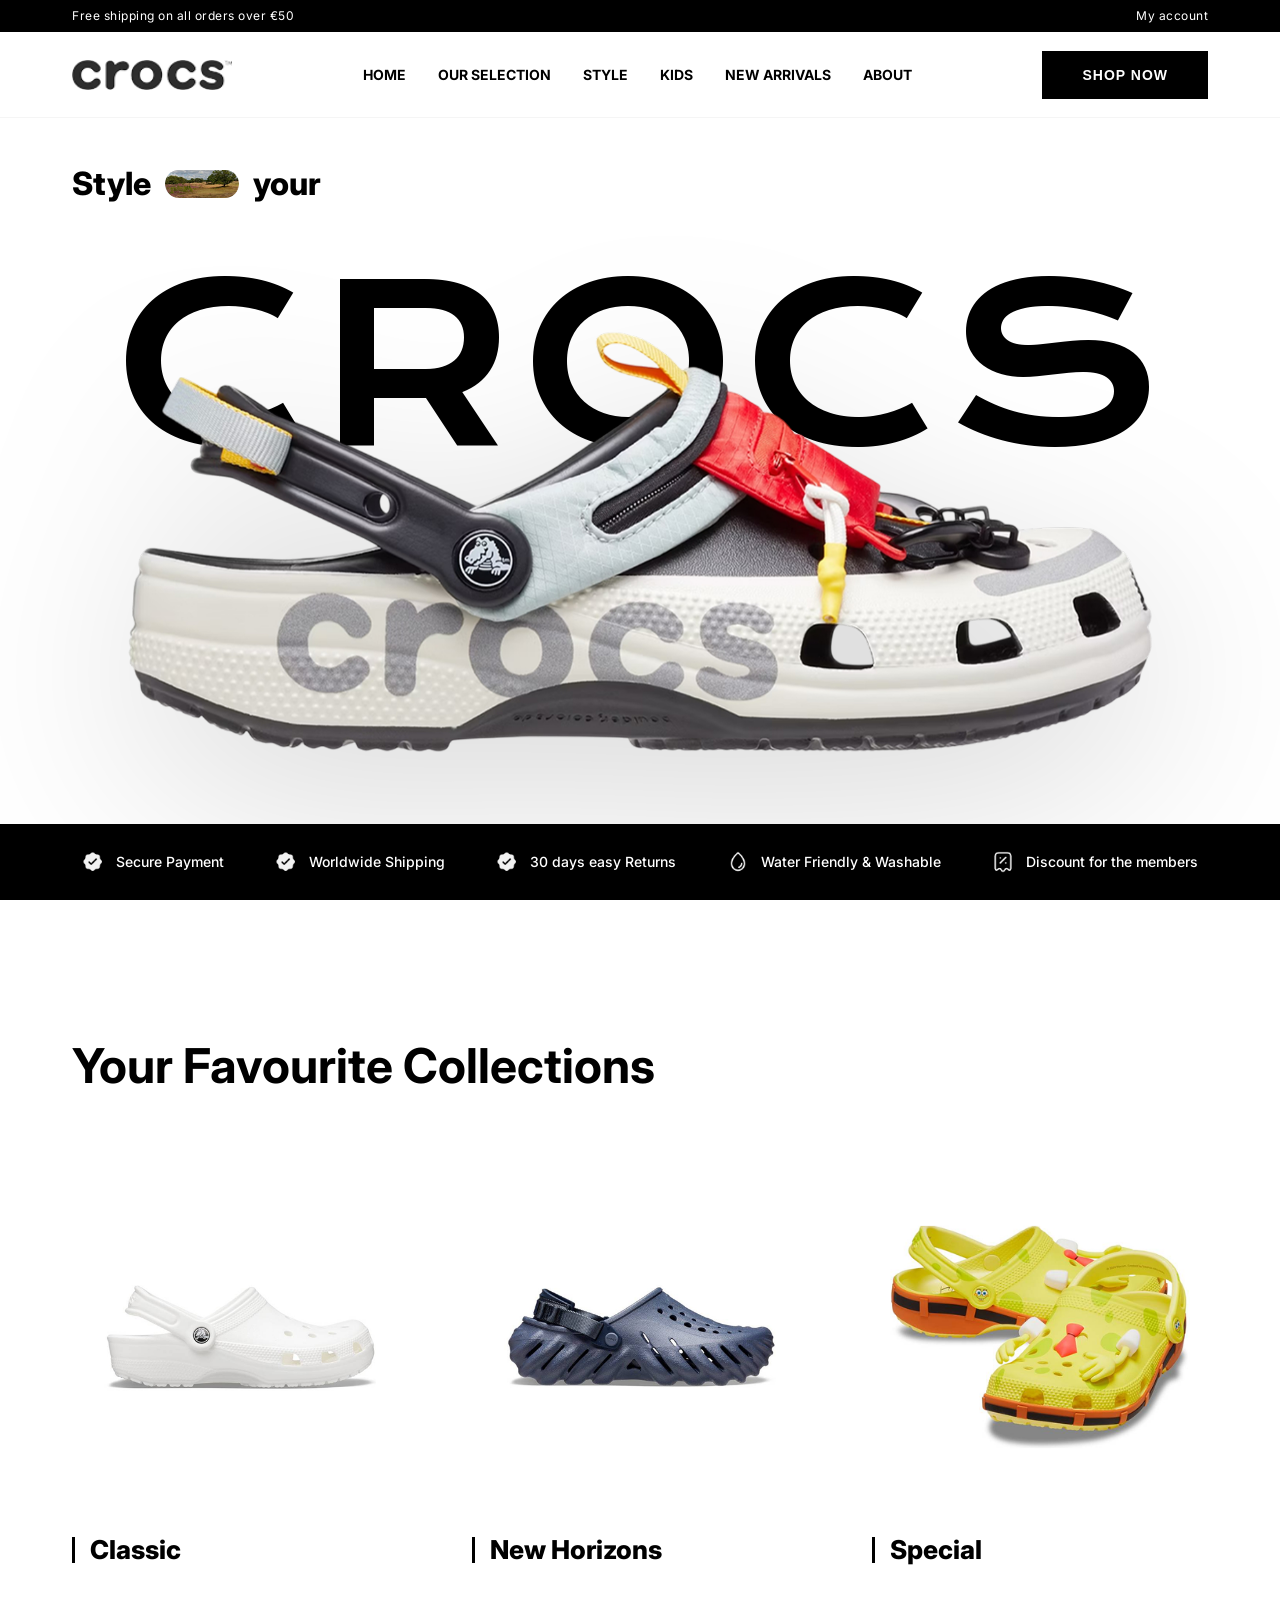
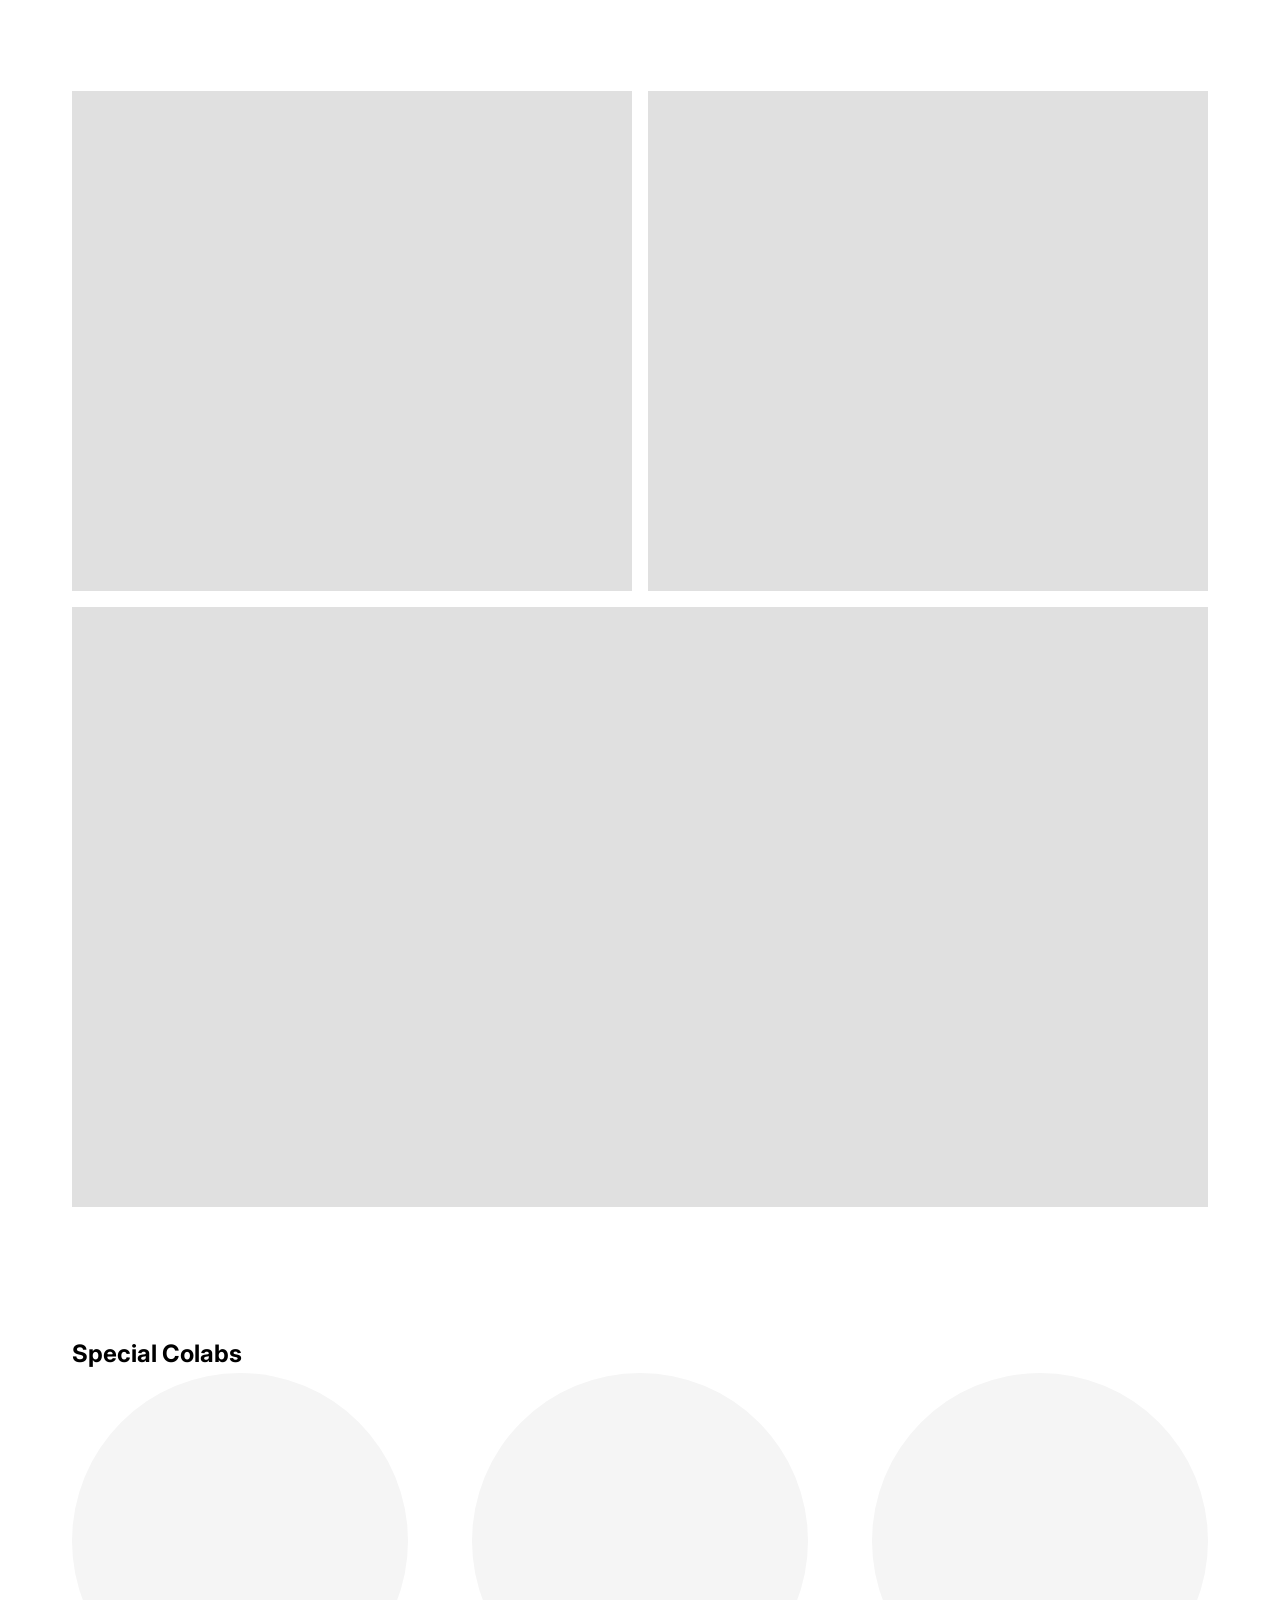
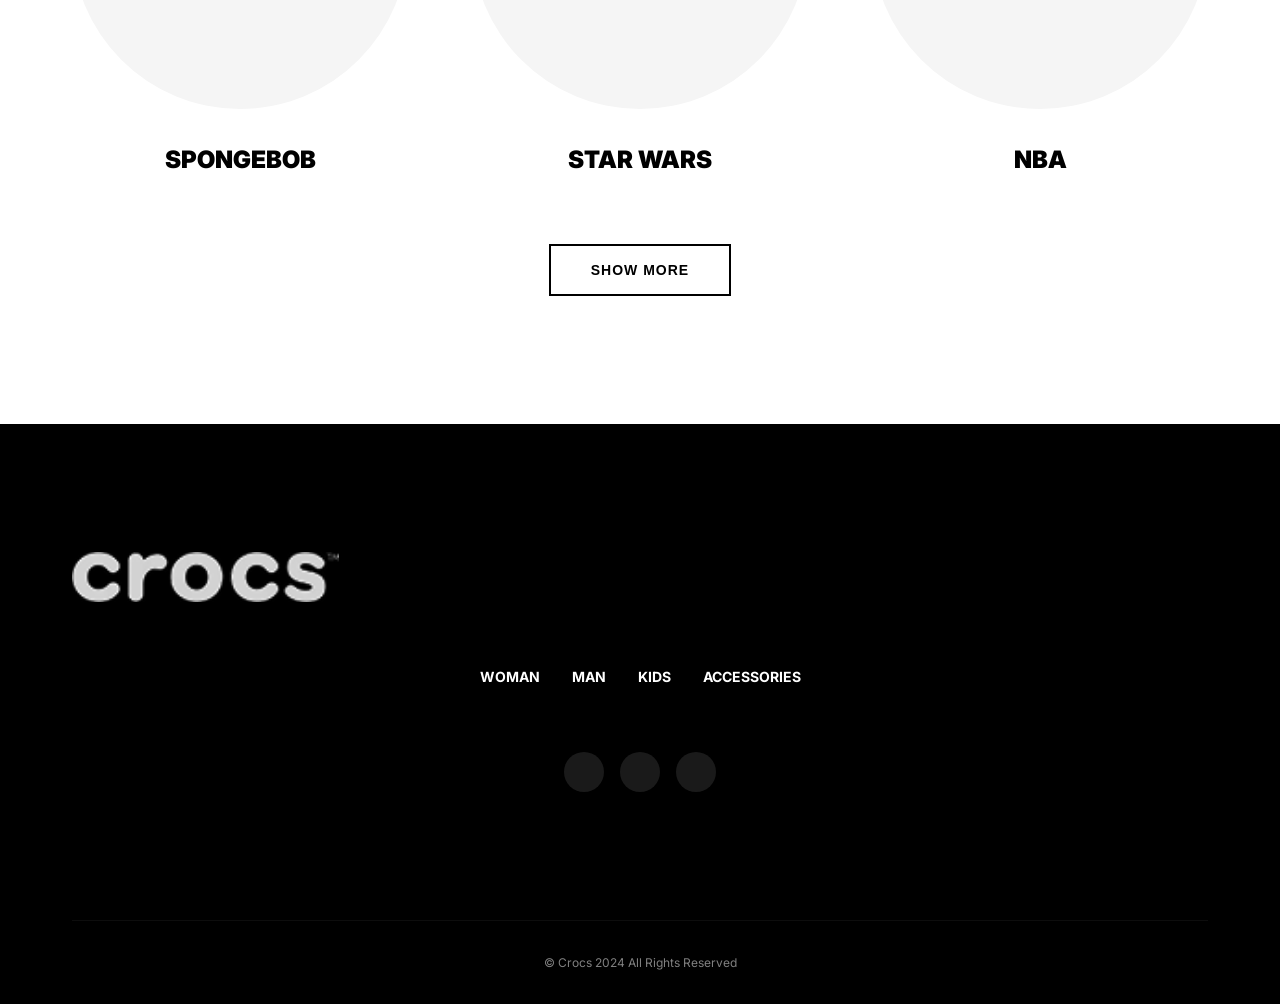
==== commit d97add35: "Updated version" ====
--- a/20 - Web/05_Crocs/index.html
+++ b/20 - Web/05_Crocs/index.html
@@ -49,6 +49,8 @@
     <main>
         <!-- 3. HERO SECTION -->
         <section class="hero" id="home">
+            <h1 class="hero-title">CROCS</h1>
+            <img class="hero-shoe" src="assets/image 170.png" alt="Crocs shoe">
             <div class="hero-content">
                 <div class="hero-kicker">
                     <span>Style</span>
@@ -58,9 +60,7 @@
                     </span>
                     <span>your</span>
                 </div>
-                <h1 class="hero-title">CROCS</h1>
-            </div>
-            <img class="hero-shoe" src="assets/image 170.png" alt="Crocs shoe">
+            </div>
         </section>
 
         <!-- 4. FEATURES STRIP -->
@@ -97,18 +97,28 @@
                 <h2 class="section-title">Your Favourite Collections</h2>
                 <div class="collections-grid">
                     <div class="collection-card">
-                        <div class="collection-card__image"></div>
-                        <span class="collection-card__label">Classic</span>
+                        <div class="collection-card__image">
+                            <img src="assets/favorite_collections/Rectangle 1053.png" alt="Classic">
+                        </div>
+                        <div class="collection-card__info">
+                            <span class="collection-card__label">Classic</span>
+                        </div>
                     </div>
                     <div class="collection-card">
                         <div class="collection-card__image">
-                            <img src="assets/Rectangle 841.png" alt="New Horizons">
-                        </div>
-                        <span class="collection-card__label">New Horizons</span>
+                            <img src="assets/favorite_collections/Rectangle 1054.png" alt="New Horizons">
+                        </div>
+                        <div class="collection-card__info">
+                            <span class="collection-card__label">New Horizons</span>
+                        </div>
                     </div>
                     <div class="collection-card">
-                        <div class="collection-card__image"></div>
-                        <span class="collection-card__label">Special</span>
+                        <div class="collection-card__image collection-card__image--special">
+                            <img src="assets/favorite_collections/Rectangle 1055.png" alt="Special">
+                        </div>
+                        <div class="collection-card__info">
+                            <span class="collection-card__label">Special</span>
+                        </div>
                     </div>
                 </div>
             </div>
--- a/20 - Web/05_Crocs/style.css
+++ b/20 - Web/05_Crocs/style.css
@@ -179,69 +179,78 @@
 
 /* --- 3. HERO SECTION --- */
 .hero {
-    height: calc(100vh - 32px - 86px - 76px);
+    min-height: calc(100vh - 32px - 86px - 76px);
+    height: calc(100vh - 194px);
     min-height: 520px;
     position: relative;
     overflow: hidden;
     background: #fff;
     display: flex;
     align-items: center;
+    justify-content: center;
+}
+
+.hero-title {
+    font-family: 'Krona One', sans-serif;
+    font-size: clamp(130px, 17vw, 250px);
+    font-weight: 400;
+    line-height: 0.82;
+    letter-spacing: 0.02em;
+    color: #000;
+    margin: 0;
+    position: absolute;
+    z-index: 1;
+    text-transform: uppercase;
+    text-align: center;
+    left: 50%;
+    top: 35%;
+    transform: translate(-50%, -50%);
+    width: auto;
+    white-space: nowrap;
+}
+
+.hero-shoe {
+    position: absolute;
+    z-index: 2;
+    left: 50%;
+    top: 60%;
+    transform: translate(-50%, -50%);
+    width: clamp(840px, 80vw, 1280px);
+    max-width: none;
+    pointer-events: none;
+    filter: drop-shadow(0 50px 100px rgba(0,0,0,0.15));
 }
 
 .hero-content {
     position: absolute;
-    left: clamp(80px, 11vw, 180px);
-    top: 12%;
-    z-index: 1;
+    left: 0;
+    top: 0;
+    z-index: 3;
+    width: 100%;
+    height: 100%;
 }
 
 .hero-kicker {
-    display: flex;
-    align-items: center;
-    gap: 14px;
-    font-size: clamp(28px, 3vw, 42px);
+    position: absolute;
+    top: clamp(20px, 4.5vh, 40px);
+    left: max(var(--spacing-md), calc(50% - (var(--container-width) / 2) + var(--spacing-md)));
+    display: flex;
+    align-items: center;
+    gap: clamp(10px, 1.5vw, 14px);
+    font-size: clamp(22px, 2.5vw, 42px);
     font-weight: 800;
     color: #000;
-    margin-bottom: 34px;
 }
 
 .kicker-pill {
-    width: 74px;
-    height: 28px;
+    width: clamp(50px, 7vw, 74px);
+    height: clamp(18px, 2.5vw, 28px);
     border-radius: 999px;
     background: #d9d9d9;
     overflow: hidden;
 }
 
-.hero-title {
-    font-family: 'Krona One', sans-serif;
-    font-size: clamp(110px, 16vw, 275px);
-    font-weight: 400;
-    line-height: 0.85;
-    letter-spacing: 0.10em;
-    color: #000;
-    margin: 0;
-    position: relative;
-    z-index: 1;
-    text-transform: uppercase;
-}
-
-.hero-shoe {
-    position: absolute;
-    z-index: 3;
-    left: 7%;
-    right: auto;
-    bottom: 8%;
-    width: clamp(900px, 86vw, 1450px);
-    max-width: none;
-    pointer-events: none;
-    filter: drop-shadow(0 50px 100px rgba(0,0,0,0.15));
-    transition: transform 0.6s cubic-bezier(0.4, 0, 0.2, 1);
-}
-
-.hero:hover .hero-shoe {
-    transform: scale(1.02) rotate(-2deg);
-}
+/* Hover removed */
 
 /* --- 4. FEATURES STRIP --- */
 .features-strip {
@@ -292,52 +301,63 @@
     padding: var(--spacing-xl) 0;
 }
 
-.section-title {
-    font-size: 2.5rem;
-    font-weight: 900;
-    text-align: center;
+.collections .section-title {
+    text-align: left;
+    text-transform: none;
+    font-size: clamp(2rem, 4vw, 3rem);
     margin-bottom: var(--spacing-lg);
-    text-transform: uppercase;
 }
 
 .collections-grid {
     display: grid;
     grid-template-columns: repeat(3, 1fr);
-    gap: var(--spacing-sm);
+    gap: var(--spacing-lg);
 }
 
 .collection-card {
     position: relative;
     cursor: pointer;
-    overflow: hidden;
+    background: #fff;
 }
 
 .collection-card__image {
-    aspect-ratio: 4 / 5;
-    background-color: var(--color-gray-light);
+    aspect-ratio: 1 / 1;
+    background-color: #fff;
     transition: var(--transition-slow);
     display: flex;
     align-items: center;
     justify-content: center;
     overflow: hidden;
+    padding: var(--spacing-md);
+}
+
+.collection-card__image--special {
+    transform: scale(1.1);
 }
 
 .collection-card__image img {
     width: 100%;
     height: 100%;
-    object-fit: cover;
+    object-fit: contain;
 }
 
 .collection-card:hover .collection-card__image {
-    transform: scale(1.05);
+    transform: translateY(-10px);
+}
+
+.collection-card__info {
+    margin-top: var(--spacing-md);
+    padding-left: 15px;
+    border-left: 3px solid var(--color-black);
 }
 
 .collection-card__label {
     display: block;
-    margin-top: var(--spacing-sm);
-    font-weight: 700;
-    text-transform: uppercase;
-    font-size: 1.125rem;
+    font-weight: 800;
+    text-transform: none;
+    font-size: 1.625rem;
+    color: var(--color-black);
+    line-height: 1;
 }
 
 /* --- 6. PROMO GRID --- */
@@ -490,27 +510,49 @@
         display: none;
     }
     
+    .hero {
+        min-height: auto;
+        height: auto;
+        min-height: 60vh;
+        display: flex;
+        flex-direction: column;
+        align-items: center;
+        justify-content: center;
+        padding: var(--spacing-lg) var(--spacing-md);
+    }
+    
     .hero-content {
         position: relative;
         left: 0;
         top: 0;
-        padding: var(--spacing-md);
+        transform: none;
         text-align: center;
+        width: 100%;
+    }
+    
+    .hero-kicker {
+        position: relative;
+        top: auto;
+        left: auto;
+        justify-content: center;
+        margin-bottom: var(--spacing-md);
     }
     
     .hero-title {
-        font-size: clamp(4rem, 15vw, 8rem);
-        letter-spacing: 0.05em;
+        font-size: clamp(80px, 18vw, 180px);
+        letter-spacing: 0.02em;
     }
     
     .hero-shoe {
         position: relative;
         left: 0;
-        bottom: 0;
-        width: 100%;
+        top: 0;
+        transform: none;
+        width: clamp(300px, 85vw, 900px);
         margin-top: var(--spacing-md);
-        transform: rotate(0);
-    }
+    }
+    
+    /* Hover removed */
 }
 
 @media (max-width: 768px) {
@@ -532,20 +574,21 @@
         grid-template-columns: 1fr;
     }
     
-    .hero-content {
-        text-align: center;
-        width: 100%;
+    .hero {
+        padding: var(--spacing-md);
+    }
+    
+    .hero-title {
+        font-size: clamp(60px, 15vw, 100px);
     }
     
     .hero-shoe {
-        display: block;
-        width: 120%;
-        left: -10%;
-    }
-    
-    .hero-title {
-        font-size: 4rem;
-    }
+        width: clamp(250px, 100vw, 500px);
+        left: 50%;
+        transform: translate(-50%, 0);
+    }
+    
+    /* Hover removed */
     
     .footer__nav {
         flex-direction: column;
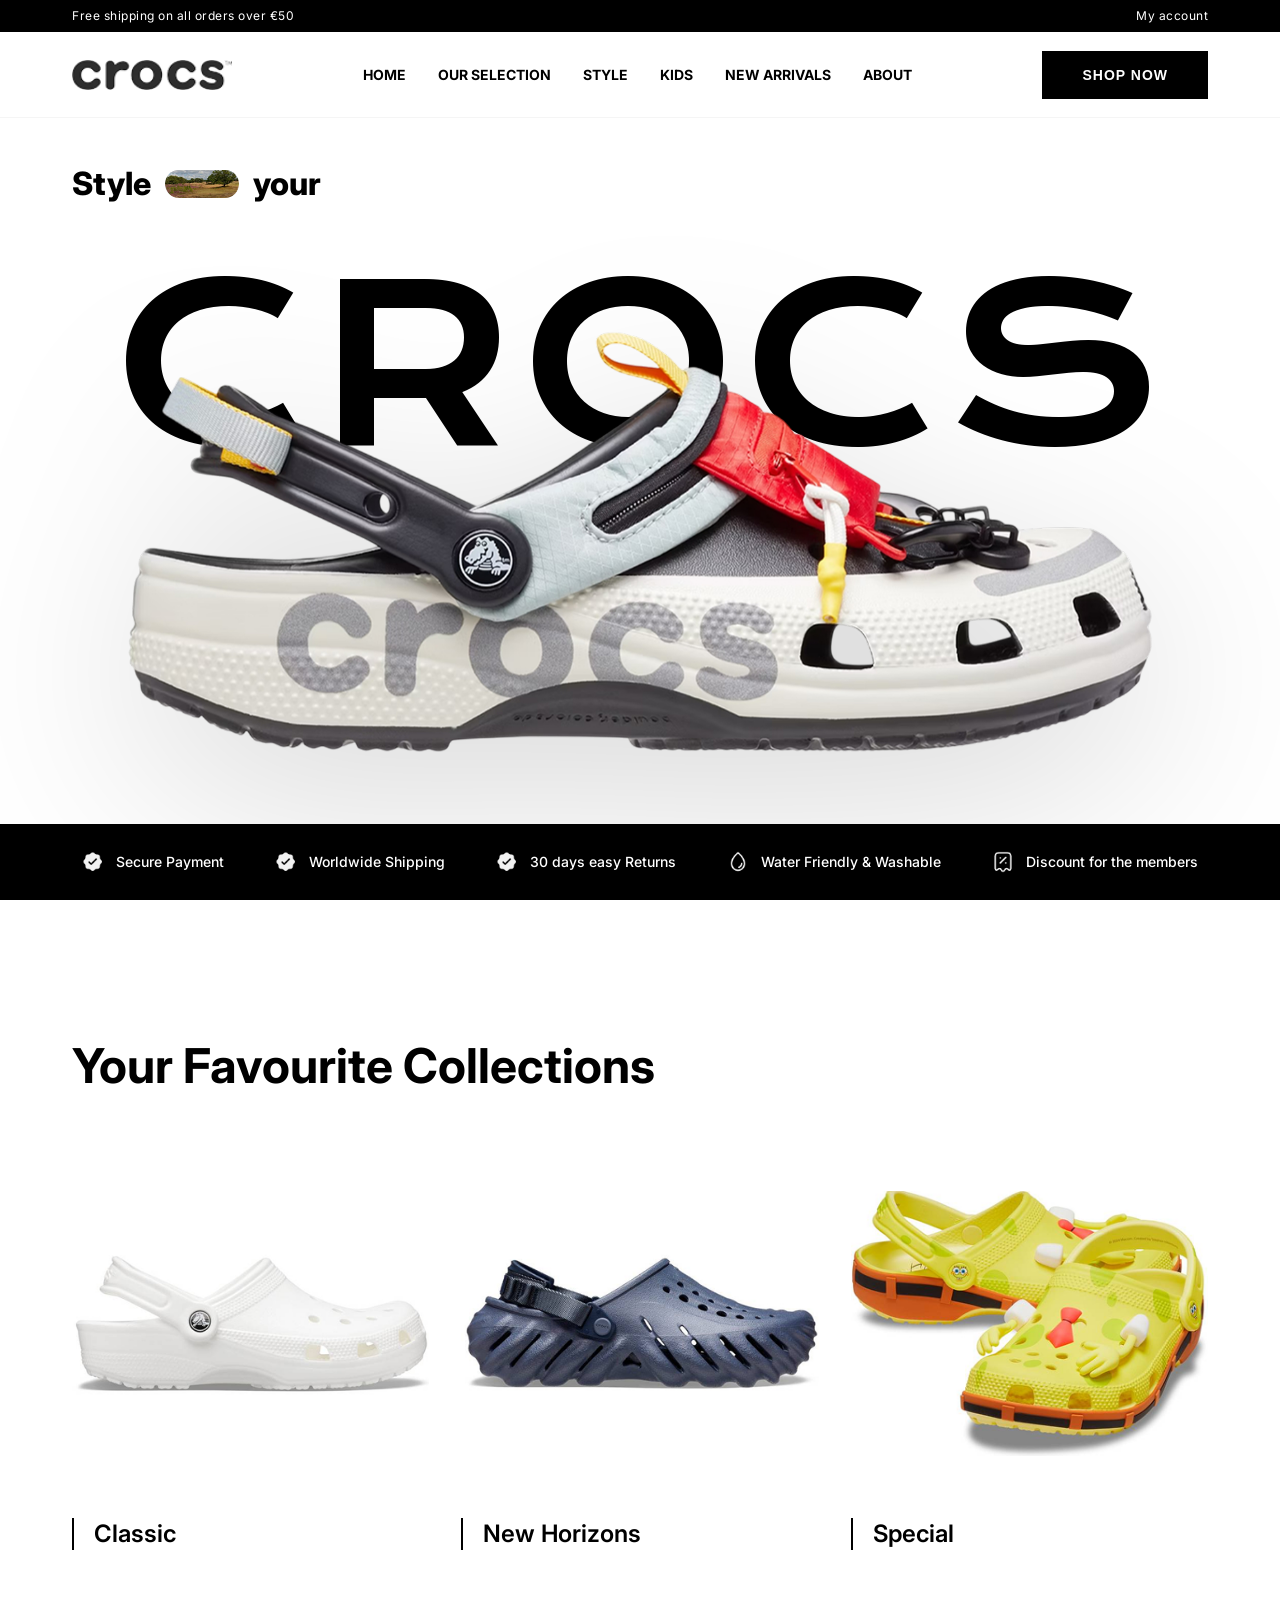
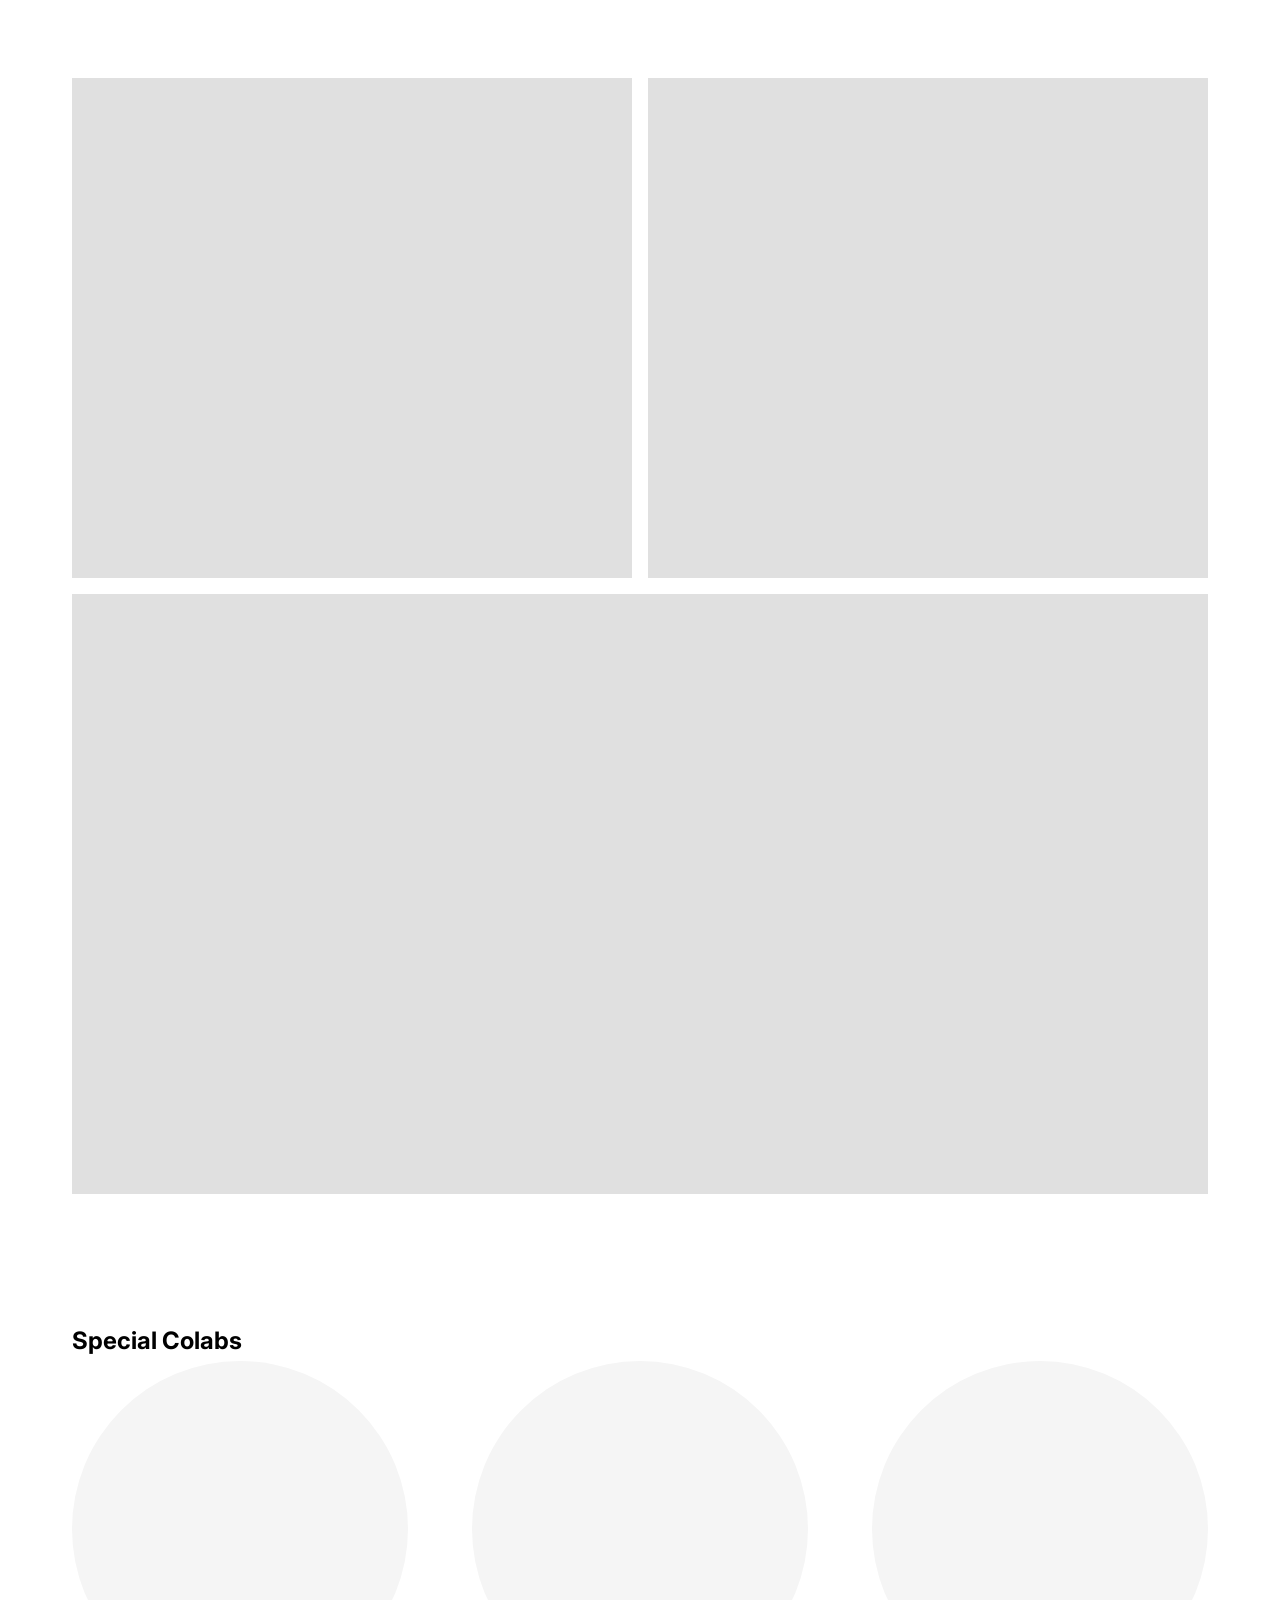
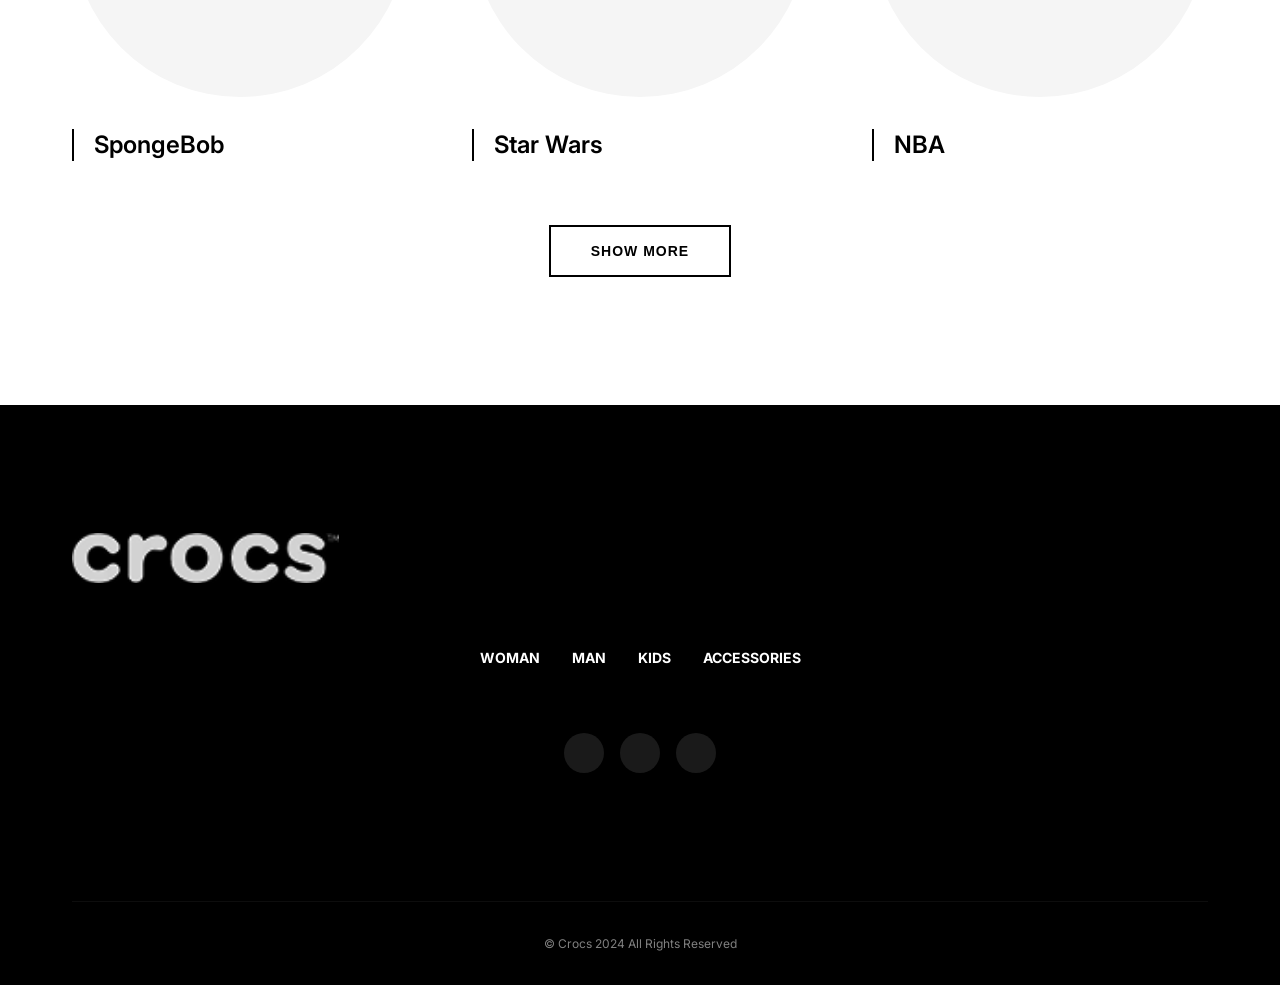
==== commit 25983556: "Upgrade 2" ====
--- a/20 - Web/05_Crocs/index.html
+++ b/20 - Web/05_Crocs/index.html
@@ -153,15 +153,21 @@
                 <div class="collabs-grid">
                     <div class="collab-item">
                         <div class="collab-item__image"></div>
-                        <p class="collab-item__name">SpongeBob</p>
+                        <div class="collab-item__info">
+                            <p class="collab-item__name">SpongeBob</p>
+                        </div>
                     </div>
                     <div class="collab-item">
                         <div class="collab-item__image"></div>
-                        <p class="collab-item__name">Star Wars</p>
+                        <div class="collab-item__info">
+                            <p class="collab-item__name">Star Wars</p>
+                        </div>
                     </div>
                     <div class="collab-item">
                         <div class="collab-item__image"></div>
-                        <p class="collab-item__name">NBA</p>
+                        <div class="collab-item__info">
+                            <p class="collab-item__name">NBA</p>
+                        </div>
                     </div>
                 </div>
                 <div class="collabs__action">
--- a/20 - Web/05_Crocs/style.css
+++ b/20 - Web/05_Crocs/style.css
@@ -305,13 +305,13 @@
     text-align: left;
     text-transform: none;
     font-size: clamp(2rem, 4vw, 3rem);
-    margin-bottom: var(--spacing-lg);
+    margin-bottom: 2.5rem;
 }
 
 .collections-grid {
     display: grid;
     grid-template-columns: repeat(3, 1fr);
-    gap: var(--spacing-lg);
+    gap: 2rem;
 }
 
 .collection-card {
@@ -328,11 +328,11 @@
     align-items: center;
     justify-content: center;
     overflow: hidden;
-    padding: var(--spacing-md);
+    padding: 0;
 }
 
 .collection-card__image--special {
-    transform: scale(1.1);
+    /* Scale removed for uniformity */
 }
 
 .collection-card__image img {
@@ -342,20 +342,22 @@
 }
 
 .collection-card:hover .collection-card__image {
-    transform: translateY(-10px);
+    /* Hover effect removed for static look */
 }
 
 .collection-card__info {
-    margin-top: var(--spacing-md);
-    padding-left: 15px;
-    border-left: 3px solid var(--color-black);
+    margin-top: 1rem;
+    padding: 0.25rem 0 0.25rem 20px;
+    border-left: 2px solid var(--color-black);
+    display: flex;
+    align-items: center;
 }
 
 .collection-card__label {
     display: block;
-    font-weight: 800;
+    font-weight: 600;
     text-transform: none;
-    font-size: 1.625rem;
+    font-size: 1.5rem;
     color: var(--color-black);
     line-height: 1;
 }
@@ -416,7 +418,7 @@
 }
 
 .collab-item {
-    text-align: center;
+    text-align: left;
 }
 
 .collab-item__image {
@@ -432,10 +434,19 @@
     box-shadow: 0 20px 40px rgba(0,0,0,0.1);
 }
 
+.collab-item__info {
+    padding: 0.25rem 0 0.25rem 20px;
+    border-left: 2px solid var(--color-black);
+    display: flex;
+    align-items: center;
+}
+
 .collab-item__name {
-    font-weight: 900;
+    font-weight: 600;
     font-size: 1.5rem;
-    text-transform: uppercase;
+    text-transform: none;
+    color: var(--color-black);
+    line-height: 1;
 }
 
 .collabs__action {
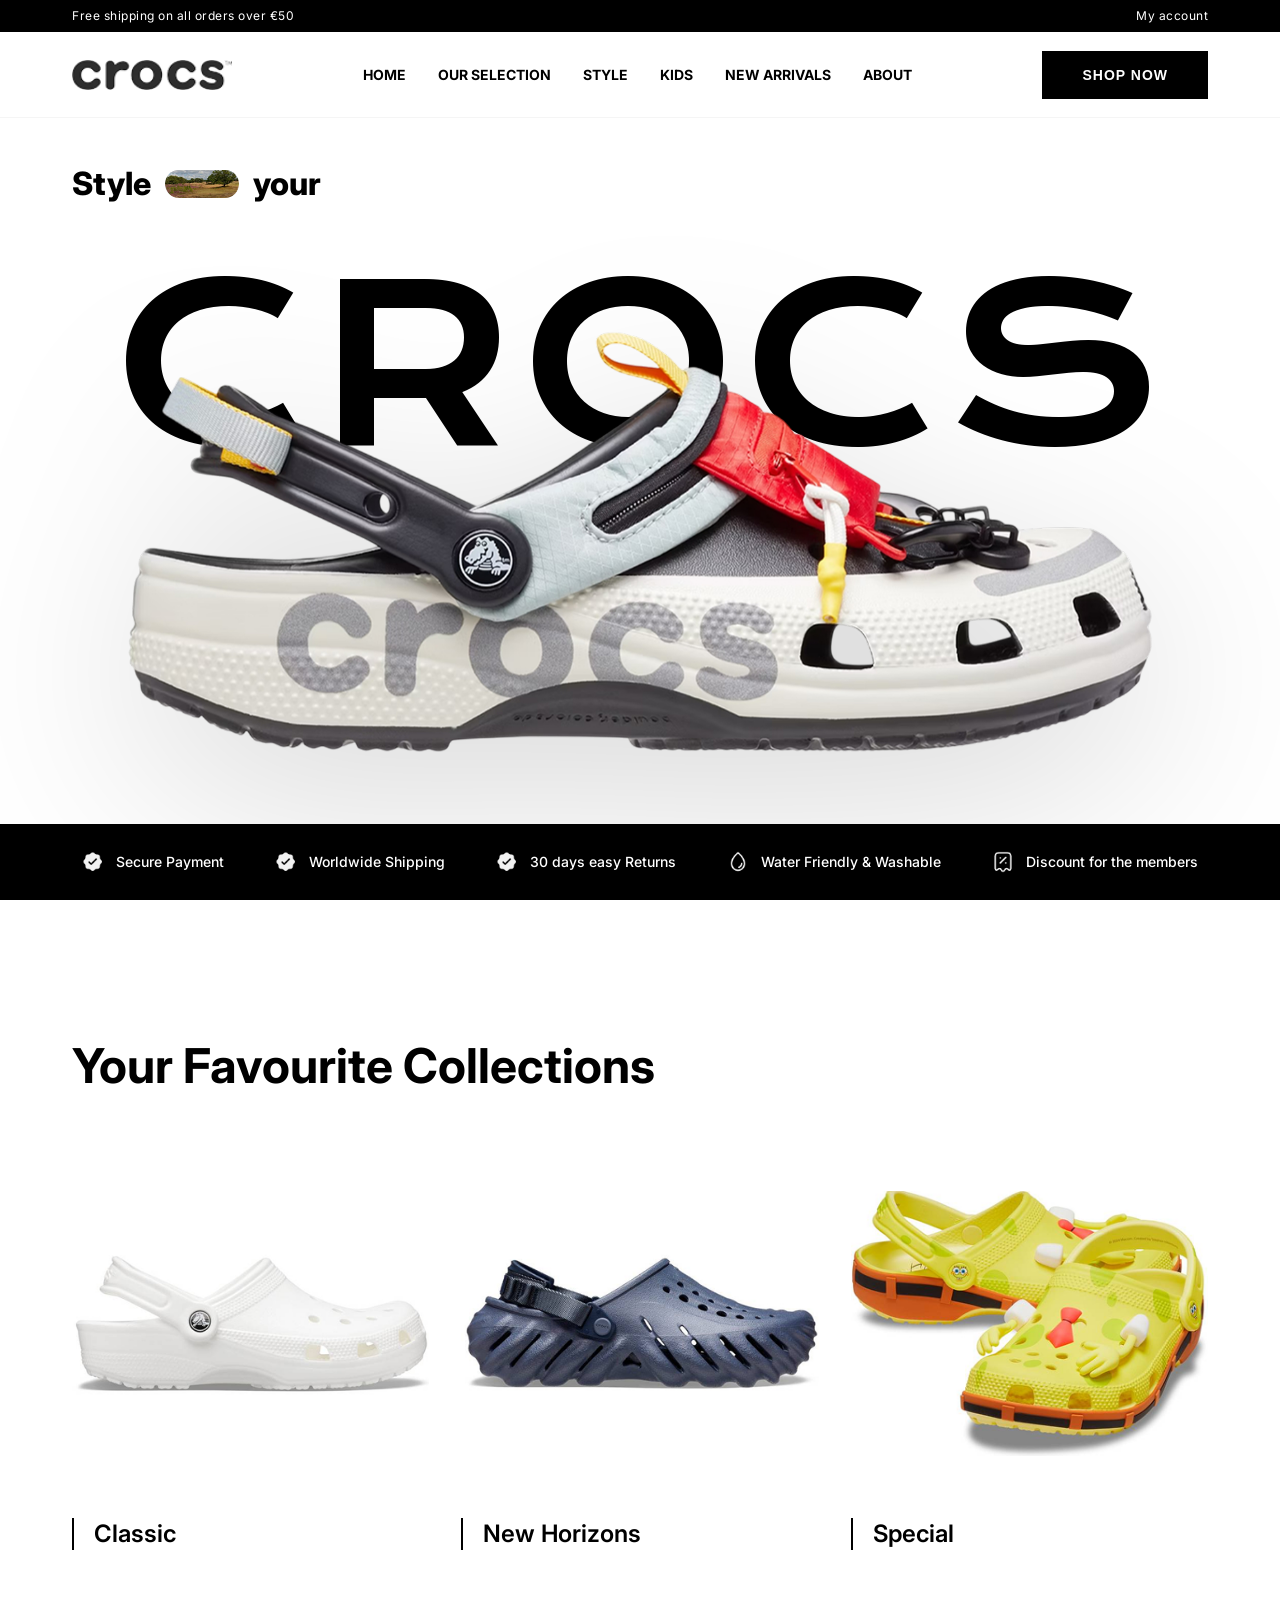
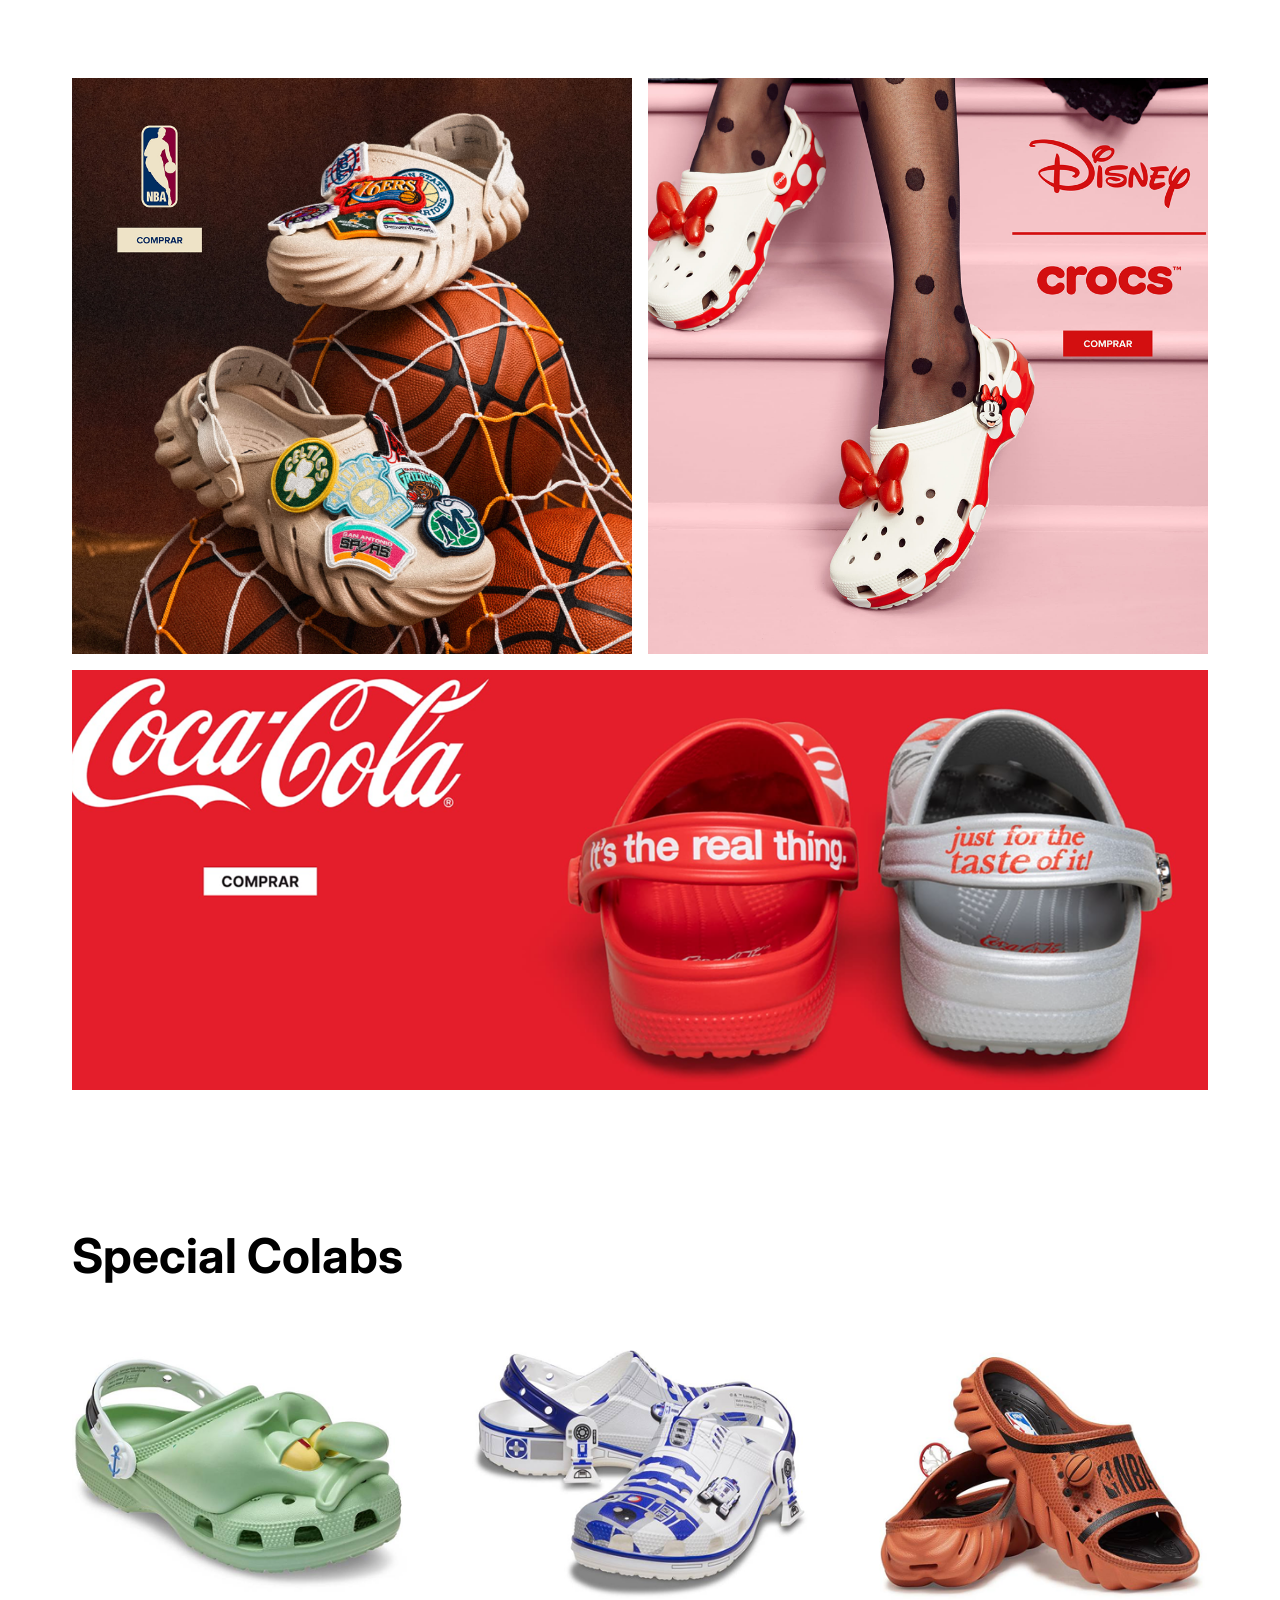
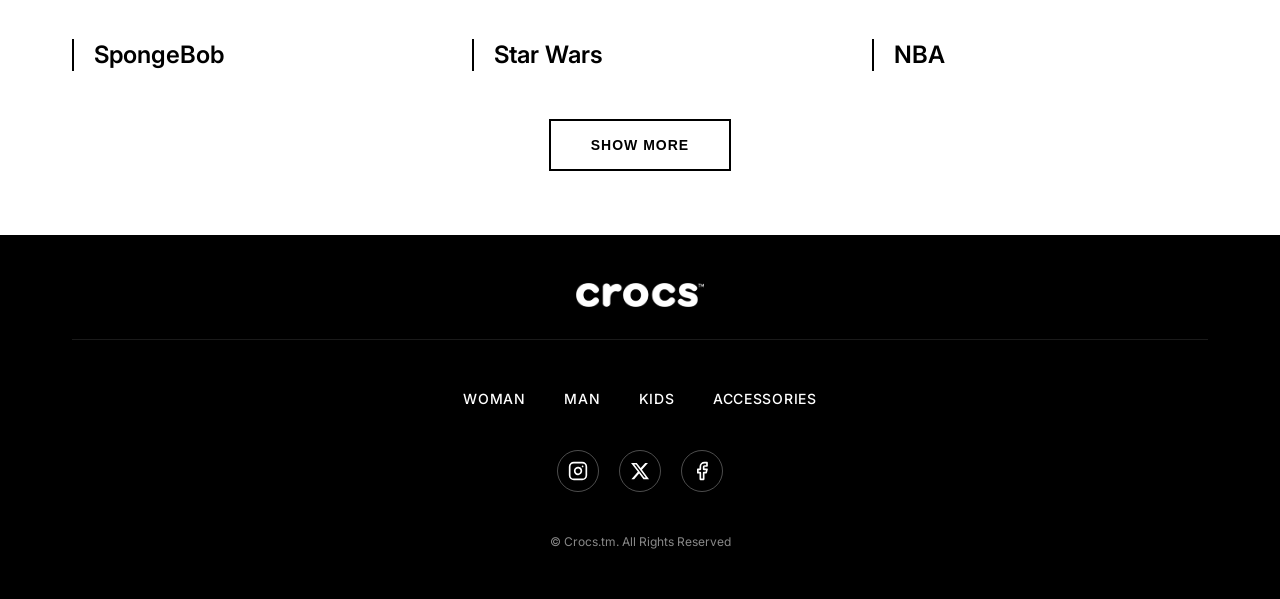
==== commit 75395866: "Final 05 Version" ====
--- a/20 - Web/05_Crocs/index.html
+++ b/20 - Web/05_Crocs/index.html
@@ -129,17 +129,23 @@
             <div class="container">
                 <div class="promo-grid__row">
                     <div class="promo-card">
-                        <div class="promo-card__image"></div>
+                        <div class="promo-card__image">
+                            <img src="assets/Rectangle 1050 (1).png" alt="NBA">
+                        </div>
                         <button class="btn btn--overlay">COMPRAR</button>
                     </div>
                     <div class="promo-card">
-                        <div class="promo-card__image"></div>
+                        <div class="promo-card__image">
+                            <img src="assets/Rectangle 1051.png" alt="Disney">
+                        </div>
                         <button class="btn btn--overlay">COMPRAR</button>
                     </div>
                 </div>
                 <div class="promo-grid__row">
                     <div class="promo-card promo-card--full">
-                        <div class="promo-card__image"></div>
+                        <div class="promo-card__image">
+                            <img src="assets/Rectangle 1052.png" alt="Coca-Cola">
+                        </div>
                         <button class="btn btn--overlay">COMPRAR</button>
                     </div>
                 </div>
@@ -152,19 +158,25 @@
                 <h2 class="section-title">Special Colabs</h2>
                 <div class="collabs-grid">
                     <div class="collab-item">
-                        <div class="collab-item__image"></div>
+                        <div class="collab-item__image">
+                            <img src="assets/special_colabs/Rectangle 1059.png" alt="SpongeBob">
+                        </div>
                         <div class="collab-item__info">
                             <p class="collab-item__name">SpongeBob</p>
                         </div>
                     </div>
                     <div class="collab-item">
-                        <div class="collab-item__image"></div>
+                        <div class="collab-item__image">
+                            <img src="assets/special_colabs/Rectangle 1060.png" alt="Star Wars">
+                        </div>
                         <div class="collab-item__info">
                             <p class="collab-item__name">Star Wars</p>
                         </div>
                     </div>
                     <div class="collab-item">
-                        <div class="collab-item__image"></div>
+                        <div class="collab-item__image">
+                            <img src="assets/special_colabs/Rectangle 1061.png" alt="NBA">
+                        </div>
                         <div class="collab-item__info">
                             <p class="collab-item__name">NBA</p>
                         </div>
@@ -180,22 +192,29 @@
     <!-- 8. FOOTER -->
     <footer class="footer">
         <div class="container">
-            <div class="footer__logo">
-                <img src="assets/image 169.png" alt="CROCS" height="50" class="footer__logo-img">
-            </div>
-            <nav class="footer__nav">
-                <a href="#">Woman</a>
-                <a href="#">Man</a>
-                <a href="#">Kids</a>
-                <a href="#">Accessories</a>
-            </nav>
-            <div class="footer__socials">
-                <div class="social-icon"></div>
-                <div class="social-icon"></div>
-                <div class="social-icon"></div>
-            </div>
-            <div class="footer__bottom">
-                <p>&copy; Crocs 2024 All Rights Reserved</p>
+            <div class="footer-content">
+                <div class="footer-logo">
+                    <img src="assets/image 169.png" alt="Crocs Logo">
+                </div>
+                <div class="footer-divider"></div>
+                <nav class="footer-nav">
+                    <a href="#">WOMAN</a>
+                    <a href="#">MAN</a>
+                    <a href="#">KIDS</a>
+                    <a href="#">ACCESSORIES</a>
+                </nav>
+                <div class="footer-social">
+                    <a href="#" class="social-icon" aria-label="Instagram">
+                        <svg viewBox="0 0 24 24" width="20" height="20" stroke="currentColor" stroke-width="2" fill="none" stroke-linecap="round" stroke-linejoin="round"><rect x="2" y="2" width="20" height="20" rx="5" ry="5"></rect><path d="M16 11.37A4 4 0 1 1 12.63 8 4 4 0 0 1 16 11.37z"></path><line x1="17.5" y1="6.5" x2="17.51" y2="6.5"></line></svg>
+                    </a>
+                    <a href="#" class="social-icon" aria-label="X">
+                        <svg viewBox="0 0 24 24" width="20" height="20" fill="currentColor"><path d="M18.244 2.25h3.308l-7.227 8.26 8.502 11.24H16.17l-5.214-6.817L4.99 21.75H1.68l7.73-8.835L1.254 2.25H8.08l4.713 6.231zm-1.161 17.52h1.833L7.084 4.126H5.117z"></path></svg>
+                    </a>
+                    <a href="#" class="social-icon" aria-label="Facebook">
+                        <svg viewBox="0 0 24 24" width="20" height="20" stroke="currentColor" stroke-width="2" fill="none" stroke-linecap="round" stroke-linejoin="round"><path d="M18 2h-3a5 5 0 0 0-5 5v3H7v4h3v8h4v-8h3l1-4h-4V7a1 1 0 0 1 1-1h3z"></path></svg>
+                    </a>
+                </div>
+                <p class="footer-copyright">© Crocs.tm. All Rights Reserved</p>
             </div>
         </div>
     </footer>
--- a/20 - Web/05_Crocs/style.css
+++ b/20 - Web/05_Crocs/style.css
@@ -304,7 +304,8 @@
 .collections .section-title {
     text-align: left;
     text-transform: none;
-    font-size: clamp(2rem, 4vw, 3rem);
+    font-size: clamp(2rem, 4.5vw, 3rem);
+    font-weight: 700;
     margin-bottom: 2.5rem;
 }
 
@@ -364,7 +365,7 @@
 
 /* --- 6. PROMO GRID --- */
 .promo-grid {
-    padding-bottom: var(--spacing-xl);
+    padding-bottom: var(--spacing-lg);
 }
 
 .promo-grid__row {
@@ -386,13 +387,20 @@
 
 .promo-card__image {
     width: 100%;
-    height: 500px;
-    background-color: var(--color-gray-medium);
+    height: 100%;
+    background-color: var(--color-gray-light);
     transition: var(--transition-slow);
 }
 
+.promo-card__image img {
+    width: 100%;
+    height: 100%;
+    object-fit: cover;
+    display: block;
+}
+
 .promo-card--full .promo-card__image {
-    height: 600px;
+    height: 420px;
 }
 
 .promo-card:hover .promo-card__image {
@@ -407,14 +415,22 @@
 
 /* --- 7. SPECIAL COLLABS --- */
 .collabs {
-    padding-bottom: var(--spacing-xl);
+    padding: 4rem 0;
+}
+
+.collabs .section-title {
+    font-size: clamp(2rem, 4.5vw, 3rem);
+    font-weight: 700;
+    text-align: left;
+    margin-bottom: 2.5rem;
+    text-transform: none;
 }
 
 .collabs-grid {
     display: grid;
     grid-template-columns: repeat(3, 1fr);
     gap: var(--spacing-lg);
-    margin-bottom: var(--spacing-lg);
+    margin-bottom: 2rem;
 }
 
 .collab-item {
@@ -422,16 +438,26 @@
 }
 
 .collab-item__image {
-    aspect-ratio: 1;
-    background-color: var(--color-gray-light);
-    border-radius: 50%;
-    margin-bottom: var(--spacing-md);
+    aspect-ratio: 1.2 / 1;
+    background-color: transparent;
+    border-radius: 0;
+    margin-bottom: 1.5rem;
     transition: var(--transition-base);
+    overflow: visible;
+    display: flex;
+    align-items: center;
+    justify-content: center;
+    padding: 0;
+}
+
+.collab-item__image img {
+    width: 100%;
+    height: 100%;
+    object-fit: contain;
 }
 
 .collab-item:hover .collab-item__image {
-    transform: translateY(-10px);
-    box-shadow: 0 20px 40px rgba(0,0,0,0.1);
+    /* Hover effects removed for clean look */
 }
 
 .collab-item__info {
@@ -451,68 +477,88 @@
 
 .collabs__action {
     text-align: center;
+    margin-top: 3rem;
 }
 
 /* --- 8. FOOTER --- */
 .footer {
-    background-color: var(--color-black);
+    background-color: #000;
     color: var(--color-white);
-    padding: var(--spacing-xl) 0 var(--spacing-md);
+    padding: 3rem 0;
+}
+
+.footer-content {
+    display: flex;
+    flex-direction: column;
+    align-items: center;
     text-align: center;
 }
 
-.footer__logo {
-    font-size: 3rem;
-    font-weight: 900;
-    margin-bottom: var(--spacing-lg);
-}
-
-.footer__logo-img {
-    filter: invert(1);
-}
-
-.footer__nav {
+.footer-divider {
+    width: 100%;
+    height: 1px;
+    background-color: rgba(255, 255, 255, 0.1);
+    margin: 2rem 0 3rem;
+}
+
+.footer-logo {
+    margin-bottom: 0;
+}
+
+.footer-logo img {
+    height: 24px;
+    filter: brightness(0) invert(1);
+}
+
+.footer-nav {
     display: flex;
     justify-content: center;
-    gap: var(--spacing-md);
-    margin-bottom: var(--spacing-lg);
-}
-
-.footer__nav a {
+    gap: clamp(1.5rem, 3vw, 3rem);
+    margin-bottom: 2.5rem;
+}
+
+.footer-nav a {
+    color: #fff;
     text-transform: uppercase;
-    font-weight: 700;
     font-size: 0.875rem;
-}
-
-.footer__nav a:hover {
+    font-weight: 500;
+    letter-spacing: 0.05em;
+    transition: opacity 0.3s ease;
+}
+
+.footer-nav a:hover {
     opacity: 0.6;
 }
 
-.footer__socials {
+.footer-social {
     display: flex;
     justify-content: center;
-    gap: var(--spacing-sm);
-    margin-bottom: var(--spacing-xl);
+    gap: 1.25rem;
+    margin-bottom: 2.5rem;
 }
 
 .social-icon {
-    width: 40px;
-    height: 40px;
-    background-color: rgba(255,255,255,0.1);
+    width: 42px;
+    height: 42px;
+    border: 1px solid rgba(255, 255, 255, 0.3);
     border-radius: 50%;
-    cursor: pointer;
-    transition: var(--transition-base);
+    display: flex;
+    align-items: center;
+    justify-content: center;
+    color: #fff;
+    transition: all 0.3s ease;
 }
 
 .social-icon:hover {
-    background-color: rgba(255,255,255,0.3);
-}
-
-.footer__bottom {
-    border-top: 1px solid rgba(255,255,255,0.1);
-    padding-top: var(--spacing-md);
+    background-color: #fff;
+    color: #000;
+    border-color: #fff;
+}
+
+.footer-copyright {
     font-size: 0.75rem;
-    opacity: 0.5;
+    color: #888;
+    margin: 0;
 }
 
 /* --- Responsive --- */
@@ -601,8 +647,8 @@
     
     /* Hover removed */
     
-    .footer__nav {
+    .footer-nav {
         flex-direction: column;
-        gap: var(--spacing-sm);
-    }
-}
+        gap: 1.5rem;
+    }
+}
